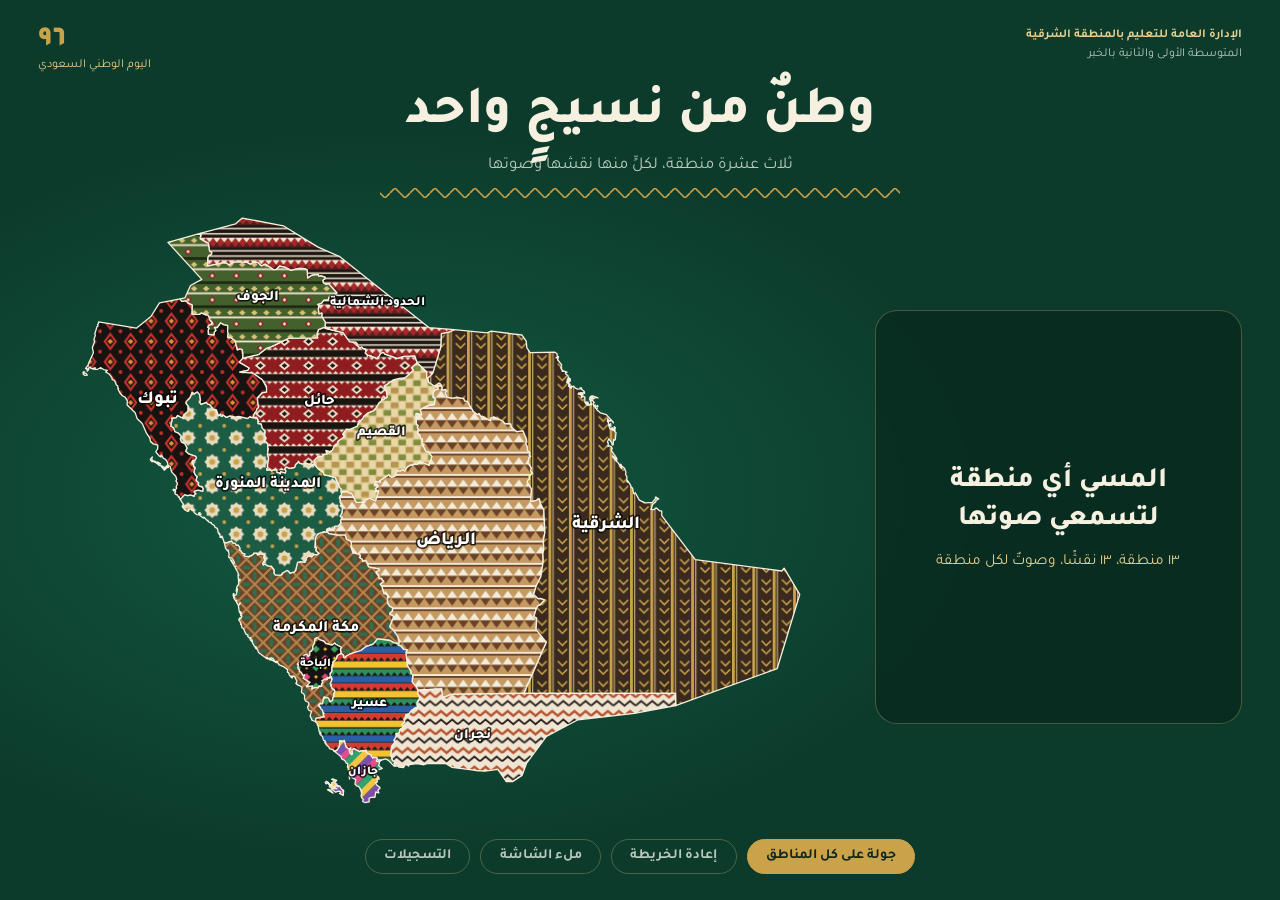
==== index.html @ 94e33b60 "Add files via upload" ====
<!DOCTYPE html>
<html lang="ar" dir="rtl">
<head>
<meta charset="utf-8">
<meta name="viewport" content="width=device-width, initial-scale=1">
<title>وطنٌ من نسيجٍ واحد</title>
<link rel="preconnect" href="https://fonts.googleapis.com">
<link rel="preconnect" href="https://fonts.gstatic.com" crossorigin>
<link href="https://fonts.googleapis.com/css2?family=Tajawal:wght@400;500;700;800&display=swap" rel="stylesheet">
<style>
:root{
  --bg:#0c3a2b; --bg2:#0f4a37; --gold:#caa24a; --gold-soft:#e6cf8f;
  --cream:#f6f0e1; --muted:#b9c9bd; --line:rgba(230,207,143,.28);
  --panel:rgba(6,34,25,.55); --danger:#e0775f;
}
:root:not([data-theme="light"]){}
@media (prefers-color-scheme: dark){:root:not([data-theme="light"]){--bg:#0c3a2b}}
:root[data-theme="dark"]{--bg:#0c3a2b}
*{box-sizing:border-box}
html,body{margin:0;height:100%}
body{
  background:
    radial-gradient(ellipse 70% 60% at 30% 55%, #135a42 0%, transparent 70%),
    var(--bg);
  color:var(--cream);
  font-family:"Tajawal",Tahoma,"Segoe UI",Arial,sans-serif;
  overflow-x:hidden;
}
.app{height:100vh;display:flex;flex-direction:column;padding:clamp(12px,2vw,28px) clamp(14px,3vw,44px)}
header{display:flex;align-items:flex-start;justify-content:space-between;gap:16px}
.org{font-size:clamp(11px,.95vw,15px);color:var(--muted);line-height:1.6}
.org b{color:var(--gold-soft);font-weight:700;display:block}
.day{font-size:clamp(11px,.95vw,15px);color:var(--gold-soft);text-align:left;line-height:1.6}
.day span{display:block;font-size:clamp(22px,2.4vw,38px);font-weight:800;color:var(--gold);line-height:1}
.title{text-align:center;margin:clamp(4px,1vh,14px) 0 0}
.title h1{margin:0;font-weight:800;font-size:clamp(30px,4.2vw,72px);letter-spacing:0;line-height:1.1;color:var(--cream)}
.title p{margin:.7em 0 0;color:var(--muted);font-size:clamp(14px,1.3vw,21px)}
.thread{height:10px;margin:clamp(8px,1.4vh,18px) auto 0;width:min(520px,70%);
  background:url("data:image/svg+xml,%3Csvg xmlns='http://www.w3.org/2000/svg' width='20' height='10'%3E%3Cpath d='M0 5 L5 0 L10 5 L15 10 L20 5' fill='none' stroke='%23caa24a' stroke-width='1.6'/%3E%3C/svg%3E") repeat-x center}
main{flex:1;min-height:0;display:grid;grid-template-rows:minmax(0,1fr);grid-template-columns:minmax(260px,1fr) 2.2fr;gap:clamp(12px,2.4vw,40px);align-items:center;margin-top:clamp(6px,1.2vh,16px)}
.mapwrap{position:relative;min-width:0;height:100%;display:flex;align-items:center}
svg.map{width:100%;height:100%;display:block;overflow:visible}
.reg{cursor:pointer;outline:none}
.reg path{stroke:#f6f0e1;stroke-width:1.4;stroke-linejoin:round;transition:filter .35s, opacity .35s, transform .35s;transform-box:fill-box;transform-origin:center}
.reg:hover path,.reg:focus-visible path{filter:brightness(1.15)}
.reg:focus-visible path{stroke:var(--gold);stroke-width:3}
.map.focus .reg:not(.on) path{opacity:.38;filter:saturate(.5)}
.reg.on path{stroke:var(--gold);stroke-width:3.2;transform:scale(1.06);filter:drop-shadow(0 0 10px rgba(202,162,74,.85))}
.reg.speaking path{animation:pulse 1.1s ease-in-out infinite}
@keyframes pulse{50%{filter:drop-shadow(0 0 20px rgba(230,207,143,1)) brightness(1.12)}}
.lbl{pointer-events:none;font-weight:800;fill:#fff;paint-order:stroke;stroke:rgba(0,0,0,.75);stroke-width:3.4px;stroke-linejoin:round;text-anchor:middle;dominant-baseline:middle}
.done-dot{pointer-events:none;fill:var(--gold);stroke:#0c3a2b;stroke-width:1.5;opacity:0;transition:opacity .4s}
.reg-l.heard .done-dot{opacity:1}
.map.focus .reg-l:not(.on) .lbl{opacity:.6}

aside.card{background:var(--panel);border:1px solid var(--line);border-radius:22px;padding:clamp(16px,2vw,32px);min-height:clamp(260px,46vh,520px);display:flex;flex-direction:column;backdrop-filter:blur(4px)}
.swatch{width:100%;height:clamp(54px,8vh,92px);border-radius:12px;overflow:hidden;border:1px solid var(--line)}
.swatch svg{width:100%;height:100%;display:block}
.rname{font-size:clamp(30px,3.4vw,60px);font-weight:800;margin:.35em 0 .05em;line-height:1.1}
.rtex{color:var(--gold);font-weight:700;font-size:clamp(16px,1.5vw,26px)}
.rfeat{color:var(--muted);font-size:clamp(14px,1.2vw,20px);margin-top:.3em;line-height:1.6}
.voice{margin-top:auto;padding-top:18px;border-top:1px solid var(--line);display:flex;align-items:center;gap:14px;min-height:64px}
.bars{display:flex;gap:4px;align-items:flex-end;height:34px}
.bars i{width:5px;background:var(--gold);border-radius:3px;height:6px;transition:height .2s}
.speaking-now .bars i{animation:bar .9s ease-in-out infinite}
.bars i:nth-child(2){animation-delay:.15s}.bars i:nth-child(3){animation-delay:.3s}.bars i:nth-child(4){animation-delay:.45s}.bars i:nth-child(5){animation-delay:.6s}
@keyframes bar{0%,100%{height:6px}50%{height:32px}}
.who{font-size:clamp(15px,1.3vw,22px);line-height:1.4}
.who small{display:block;color:var(--muted);font-size:.78em}
.intro{margin:auto 0;text-align:center}
.intro .big{font-size:clamp(22px,2.2vw,38px);font-weight:800;line-height:1.35}
.intro .count{margin-top:14px;color:var(--gold-soft);font-size:clamp(14px,1.2vw,20px)}

.bar{position:relative;z-index:2;display:flex;gap:10px;justify-content:center;flex-wrap:wrap;margin-top:clamp(10px,1.6vh,20px)}
button{font-family:inherit;font-size:clamp(14px,1.1vw,18px);font-weight:700;border-radius:999px;padding:.6em 1.3em;border:1px solid var(--gold);background:transparent;color:var(--gold-soft);cursor:pointer}
button.primary{background:var(--gold);color:#10261d;border-color:var(--gold)}
button:hover{filter:brightness(1.1)}
button:focus-visible{outline:3px solid var(--cream);outline-offset:2px}
button.ghost{border-color:var(--line);color:var(--muted)}

/* drawer */
.drawer{position:fixed;inset:0;display:none;z-index:20}
.drawer.open{display:block}
.drawer .shade{position:absolute;inset:0;background:rgba(0,0,0,.5)}
.drawer .sheet{position:absolute;top:0;bottom:0;right:0;width:min(560px,100%);background:#0b3326;border-left:1px solid var(--line);padding:22px;overflow:auto}
.sheet h2{margin:0 0 4px;font-size:24px}
.sheet .hint{color:var(--muted);font-size:14px;line-height:1.7;margin:0 0 16px}
.row{border:1px solid var(--line);border-radius:14px;padding:12px;margin-bottom:10px;display:grid;grid-template-columns:44px 1fr;gap:10px;align-items:center}
.row .sw{width:44px;height:44px;border-radius:10px;overflow:hidden}
.row .sw svg{width:100%;height:100%;display:block}
.row h3{margin:0;font-size:17px}
.row .st{font-size:13px;color:var(--muted)}
.row .st.ok{color:#9fd8a8}
.row .ctl{grid-column:1/-1;display:flex;gap:8px;flex-wrap:wrap;align-items:center}
.row input[type=text]{flex:1;min-width:150px;font-family:inherit;font-size:15px;padding:.5em .8em;border-radius:10px;border:1px solid var(--line);background:rgba(255,255,255,.06);color:var(--cream)}
.row button{font-size:14px;padding:.45em 1em}
.row button.rec.live{background:var(--danger);border-color:var(--danger);color:#fff}
.err{color:var(--danger);font-size:13px;grid-column:1/-1}
.note{font-size:13px;color:var(--muted);margin-top:8px}
@media (max-width:820px){
  .app{height:auto;min-height:100vh}
  main{grid-template-columns:1fr;grid-template-rows:auto}
  .mapwrap{height:auto}
  svg.map{height:auto}
  aside.card{order:2;min-height:0}
  .mapwrap{order:1}
}
@media (prefers-reduced-motion:reduce){
  *{animation:none!important;transition:none!important}
}
</style>
</head>
<body>
<div class="app">
  <header>
    <div class="org"><b>الإدارة العامة للتعليم بالمنطقة الشرقية</b>المتوسطة الأولى والثانية بالخبر</div>
    <div class="day"><span>٩٦</span>اليوم الوطني السعودي</div>
  </header>
  <div class="title">
    <h1>وطنٌ من نسيجٍ واحد</h1>
    <p>ثلاث عشرة منطقة، لكلٍّ منها نقشها وصوتها</p>
    <div class="thread" aria-hidden="true"></div>
  </div>
  <main>
    <aside class="card" id="card" aria-live="polite"></aside>
    <div class="mapwrap">
      <svg class="map" id="map" viewBox="-6 0 792 664" role="group" aria-label="خريطة المناطق الإدارية للمملكة العربية السعودية">
        <defs id="defs"></defs>
        <g id="regions"></g>
        <g id="labels" style="pointer-events:none"></g>
      </svg>
    </div>
  </main>
  <div class="bar">
    <button class="primary" id="tour">جولة على كل المناطق</button>
    <button id="stop" hidden>إيقاف</button>
    <button class="ghost" id="reset">إعادة الخريطة</button>
    <button class="ghost" id="full">ملء الشاشة</button>
    <button class="ghost" id="setup">التسجيلات</button>
  </div>
</div>

<div class="drawer" id="drawer" role="dialog" aria-modal="true" aria-labelledby="dtitle">
  <div class="shade" id="shade"></div>
  <div class="sheet">
    <div style="display:flex;justify-content:space-between;align-items:center;gap:10px">
      <h2 id="dtitle">تسجيلات الإداريات</h2>
      <button class="ghost" id="close">إغلاق</button>
    </div>
    <p class="hint">لكل منطقة: اكتبي اسم الإدارية، ثم سجّلي كلمتها مباشرة أو ارفعي مقطعًا صوتيًا من الجوال. الأنسب جملة واحدة من ٥ إلى ٨ ثوانٍ.</p>
    <div id="rows"></div>
    <p class="note" id="storeNote"></p>
  </div>
</div>

<script>
const REGS = [{"code": "RD", "name": "الرياض", "textile": "النقش النجدي", "feature": "قلب الوطن وأرض الدرعية", "d": "M388.4,188.1L387.1,188.0L385.1,190.2L382.7,191.0L387.0,193.2L386.5,194.5L383.2,195.5L381.5,198.0L381.2,203.4L383.5,204.4L382.8,211.0L375.5,212.2L367.4,216.5L369.1,222.1L364.6,220.7L362.8,221.0L363.4,232.7L365.3,233.7L364.2,235.6L365.2,237.3L364.8,242.7L366.9,243.8L368.0,247.6L370.0,248.3L369.2,251.5L371.5,254.9L370.3,255.4L374.0,262.3L376.3,261.9L380.0,267.3L377.0,276.6L367.3,272.0L364.5,275.2L360.0,275.5L359.1,275.8L359.4,276.8L357.4,276.1L355.8,277.0L353.3,278.6L350.8,282.7L348.8,281.3L346.0,282.6L342.3,282.6L340.9,285.5L341.5,287.6L340.2,287.7L339.9,288.6L336.8,289.3L335.0,288.7L333.8,286.7L323.6,293.3L324.6,294.7L319.3,293.9L317.9,298.6L322.2,299.4L319.1,301.6L320.2,303.7L318.5,305.3L322.6,304.2L319.2,314.9L312.7,312.4L307.6,314.6L307.6,316.7L298.4,316.6L293.6,306.7L291.8,306.8L288.6,304.8L282.2,305.7L282.5,308.7L280.8,309.9L280.1,312.2L281.1,313.2L281.0,316.5L282.3,319.1L281.2,320.1L282.4,320.2L281.8,321.3L283.2,321.8L283.4,324.6L283.1,327.7L281.0,331.9L283.3,332.7L281.4,336.2L281.9,338.6L279.1,342.0L274.7,342.6L275.2,344.7L274.0,346.1L270.7,345.8L269.9,344.1L266.9,345.4L266.6,348.7L267.6,348.5L268.7,350.4L277.4,352.0L286.6,351.9L287.7,356.4L292.2,358.5L293.2,361.1L292.7,364.7L294.9,371.4L301.9,372.6L302.7,373.8L302.8,375.6L301.8,375.8L302.4,376.6L305.1,378.3L305.4,380.5L307.6,379.5L309.3,380.0L311.7,386.3L323.1,388.7L322.9,390.3L320.2,391.1L319.6,392.3L322.6,396.1L323.1,399.1L325.8,398.7L326.5,400.7L328.1,401.7L324.2,404.9L326.4,407.9L328.1,415.1L331.2,416.0L332.2,417.5L332.3,425.7L334.6,429.0L337.2,429.9L337.0,431.9L337.9,432.3L337.5,434.0L335.3,435.3L334.5,437.2L337.7,438.6L338.7,440.0L334.6,450.4L335.1,452.0L337.9,453.7L343.2,461.4L344.6,467.0L344.3,471.2L346.3,471.4L349.7,475.3L353.5,475.9L352.1,478.5L353.7,493.1L357.2,498.4L357.6,501.4L359.9,503.9L358.7,510.3L363.5,516.1L364.6,519.3L390.6,518.0L391.7,527.7L400.6,523.8L479.6,522.7L503.7,467.7L492.6,453.8L493.3,441.6L490.3,440.0L492.1,433.4L494.7,428.0L497.0,427.4L502.0,421.8L497.3,420.2L494.9,420.5L489.9,416.0L492.7,406.9L497.8,396.6L500.3,380.2L500.0,371.8L501.0,364.9L500.3,359.1L502.1,348.8L500.9,324.7L497.2,317.5L495.9,312.6L492.6,314.4L487.0,315.5L487.6,302.0L483.0,294.6L483.7,292.7L485.5,291.4L485.2,288.4L488.9,285.3L487.0,282.8L487.5,279.6L483.9,273.4L485.1,268.1L486.8,266.8L485.2,265.5L486.1,263.1L483.3,260.7L483.2,256.5L481.3,253.1L482.6,251.9L482.3,248.8L478.4,239.3L472.0,240.3L466.0,235.7L465.3,232.0L458.9,231.5L456.5,228.8L447.1,224.2L443.3,225.8L443.4,228.5L434.4,223.4L433.6,224.7L430.9,220.7L429.1,221.8L425.0,218.6L418.4,207.7L415.6,207.0L414.6,204.7L407.7,203.3L402.1,204.2L396.4,203.0L394.8,198.5L396.3,196.2L394.9,194.7L390.8,195.5L391.2,192.3Z", "cx": 395.3, "cy": 357.5}, {"code": "MQ", "name": "مكة المكرمة", "textile": "الروشان الحجازي", "feature": "قبلة المسلمين وأطهر البقاع", "d": "M237.5,514.5L239.8,516.2L239.4,521.9L241.6,523.2L242.9,525.5L242.6,528.2L243.7,531.0L247.1,532.6L247.3,534.4L245.9,537.7L247.2,541.0L250.1,542.2L248.7,547.3L250.5,550.5L250.2,551.3L254.5,553.4L255.0,549.8L264.0,548.0L262.7,545.1L263.9,544.4L262.5,543.1L262.0,540.6L257.6,535.8L259.6,533.7L262.3,534.0L263.0,529.0L264.8,528.0L263.4,528.1L263.9,526.6L268.2,527.8L270.3,531.9L272.9,530.4L273.3,527.5L274.7,525.9L274.1,523.5L275.4,520.4L274.8,518.6L273.6,518.6L272.2,517.0L271.2,514.4L271.8,513.4L270.5,512.4L272.3,508.8L271.4,504.7L270.2,506.1L267.2,505.7L266.8,508.0L265.7,507.0L261.4,509.0L262.2,511.3L261.0,512.0L261.3,514.6L260.1,515.4L258.4,514.8L257.2,516.5L253.2,516.3L250.6,518.2L251.2,514.8L244.9,515.5L244.8,514.4L246.4,514.2L246.2,513.3L248.5,510.8L241.4,506.5L242.9,502.6L241.0,503.4L238.9,499.7L237.1,499.0L237.4,497.5L235.9,496.1L236.2,491.6L234.9,491.1L240.8,486.2L240.4,484.8L242.3,483.0L242.0,481.7L244.6,480.8L245.6,481.1L246.5,483.0L248.2,482.2L248.5,477.8L250.2,477.1L251.7,474.8L251.5,472.0L253.6,468.5L253.8,464.1L255.7,462.9L257.3,463.1L258.5,464.9L263.3,466.3L265.7,469.0L270.4,470.3L272.5,470.6L275.4,468.5L276.2,469.8L282.3,473.0L281.4,474.9L282.1,479.6L284.8,481.9L284.7,484.0L285.6,484.5L291.3,480.5L303.6,476.5L308.8,472.4L316.8,469.6L321.5,463.9L334.9,465.7L339.2,468.3L343.1,468.8L344.1,470.7L344.6,467.0L343.2,461.4L337.9,453.7L335.1,452.0L334.6,450.4L338.6,440.6L338.2,439.0L334.5,437.2L335.3,435.3L337.5,434.0L337.4,430.4L334.6,429.0L332.3,425.7L332.2,417.5L331.2,416.0L328.1,415.1L326.4,407.9L324.2,404.9L328.1,401.7L326.5,400.7L325.8,398.7L323.1,399.1L322.6,396.1L319.6,392.3L320.2,391.1L322.9,390.3L323.1,388.7L311.7,386.3L309.3,380.0L307.6,379.5L305.4,380.5L305.1,378.3L302.4,376.6L301.8,375.8L302.8,375.6L302.7,373.8L301.9,372.6L294.9,371.4L292.7,364.7L293.2,361.1L292.2,358.5L287.7,356.4L286.6,351.9L277.4,352.0L268.7,350.4L267.3,348.5L260.0,349.1L255.4,352.4L253.8,358.5L254.7,360.3L253.8,365.5L255.5,365.2L254.7,368.6L258.0,371.7L256.3,372.9L252.6,373.1L250.1,375.2L247.7,374.2L246.4,374.7L244.4,377.1L244.7,378.3L242.8,381.4L238.2,380.5L235.1,381.4L233.0,390.3L231.8,391.6L226.8,392.9L225.5,390.8L223.6,390.1L218.4,393.2L218.5,394.4L216.8,395.2L211.0,394.8L209.9,393.3L210.0,389.4L206.9,385.6L203.7,385.5L200.0,383.4L198.0,384.0L197.3,382.6L200.4,379.0L198.5,375.5L199.8,374.6L199.4,373.7L194.9,372.1L191.9,373.3L191.3,371.5L187.7,371.4L187.8,372.4L184.7,374.4L183.1,374.4L182.7,375.3L178.6,374.7L177.4,373.8L178.5,372.4L175.6,371.3L173.7,368.5L172.5,368.1L173.2,366.2L171.1,362.6L169.2,363.0L167.6,360.6L165.6,360.5L163.8,358.2L158.4,360.4L155.9,359.6L157.4,365.9L159.5,368.9L159.9,368.1L160.2,368.2L161.2,372.4L160.7,375.6L161.8,376.8L161.9,376.1L165.0,377.5L167.1,381.5L166.6,382.4L165.1,381.9L164.0,379.1L162.6,378.5L167.6,386.4L168.5,385.7L167.7,386.9L171.0,392.8L171.0,395.2L171.2,394.9L171.8,395.0L170.9,396.1L171.6,401.6L172.6,400.9L172.1,399.7L173.3,399.8L173.0,401.2L171.4,402.0L171.7,404.7L169.6,407.9L168.9,412.5L169.5,412.6L170.0,409.5L170.3,411.0L168.8,416.5L166.9,417.2L166.3,414.8L165.7,415.5L165.7,417.6L166.8,417.9L166.0,418.4L166.9,419.3L166.3,419.0L166.2,419.1L166.2,419.7L168.5,423.2L169.5,422.5L168.6,423.3L171.1,427.6L172.2,427.0L172.4,426.0L172.8,426.0L172.9,425.4L173.5,425.1L172.2,427.2L171.2,427.9L172.2,434.6L173.0,435.9L173.8,434.6L173.9,436.0L174.9,436.3L173.7,436.4L173.5,437.0L174.0,436.7L174.2,438.1L173.8,437.5L173.9,438.2L173.7,438.2L173.7,438.9L174.3,438.2L175.1,439.5L173.9,441.8L172.7,442.2L173.0,441.3L172.6,441.6L172.8,441.6L172.7,442.3L172.9,442.5L172.1,442.1L171.7,443.6L174.0,447.0L173.6,448.2L174.2,447.7L175.1,451.9L176.9,453.0L179.4,458.9L181.7,459.9L181.4,461.3L183.5,463.2L184.2,462.5L184.8,463.1L184.7,464.0L183.6,463.3L184.5,465.6L185.9,466.9L184.4,464.6L186.3,465.4L186.3,467.8L188.3,471.5L189.4,472.7L190.3,472.4L190.3,473.0L190.6,473.2L190.7,473.5L190.7,473.7L190.0,472.8L189.4,473.3L190.5,474.7L191.1,473.9L190.5,474.8L191.9,475.3L193.0,478.6L201.7,485.2L202.7,485.6L203.1,485.3L201.4,484.4L202.4,483.9L205.3,486.7L207.2,486.8L211.8,489.4L207.1,486.3L204.5,485.6L205.0,484.7L207.5,484.6L208.8,485.2L210.8,488.4L213.3,488.3L213.2,489.4L211.9,489.3L213.7,489.7L215.2,492.0L219.9,493.8L224.4,497.4L224.2,499.9L225.6,500.5L226.1,502.8L228.4,505.5L229.4,506.2L229.6,505.9L228.3,504.3L231.6,504.1L234.3,509.3L233.9,512.0L233.1,511.7L234.1,512.8L236.1,514.1L237.3,514.3L237.3,514.3L237.3,514.3L237.4,514.4L237.4,514.4L237.5,514.4L237.5,514.5Z", "cx": 254.9, "cy": 451.2}, {"code": "MN", "name": "المدينة المنورة", "textile": "الزخرفة الإسلامية", "feature": "طيبة الطيبة ومسجد الرسول ﷺ", "d": "M127.0,197.3L123.5,199.5L121.2,197.6L119.3,203.5L115.1,207.6L114.5,209.5L116.8,212.4L116.8,218.3L112.3,222.1L110.9,225.6L105.6,222.7L104.1,225.1L98.8,226.1L99.7,226.8L98.2,234.5L101.2,236.2L102.7,240.4L106.3,241.8L109.5,245.2L108.6,248.2L109.8,251.7L113.4,253.4L115.8,257.9L114.3,261.4L117.4,264.2L125.1,267.0L125.9,268.3L124.7,270.8L121.7,271.7L121.0,273.8L122.9,276.3L122.6,277.8L124.5,279.1L123.2,284.0L125.2,287.9L126.8,288.5L125.4,292.8L128.4,295.7L127.6,296.7L128.6,298.8L131.2,300.0L131.6,299.4L133.1,301.5L132.7,304.6L127.6,303.3L123.7,304.4L123.4,305.7L125.3,307.4L123.4,308.9L123.6,310.0L119.4,308.5L116.5,309.3L113.8,308.3L112.3,308.8L108.5,313.6L111.9,318.5L110.6,321.2L113.3,324.5L116.1,326.2L117.8,326.0L117.9,325.1L117.5,325.0L117.4,324.0L120.3,324.0L121.5,325.7L122.6,325.2L123.5,327.6L126.5,329.9L129.0,330.1L128.3,328.1L129.8,327.6L129.3,329.5L130.2,329.0L130.8,329.0L131.0,329.3L129.1,330.2L133.0,333.2L134.2,332.7L133.5,333.3L134.3,333.7L134.4,333.0L134.5,332.9L137.7,336.3L138.6,336.0L137.9,336.4L139.5,337.9L142.0,338.5L141.8,339.3L142.1,338.6L142.6,340.0L145.1,341.4L146.2,343.6L148.5,344.7L149.5,349.5L149.4,348.8L151.3,350.7L150.4,351.0L151.4,352.1L151.4,354.4L153.3,354.7L151.8,353.5L153.7,353.2L155.9,359.6L158.4,360.4L163.8,358.2L165.6,360.5L167.6,360.6L169.2,363.0L171.1,362.6L173.2,366.2L172.5,368.1L173.7,368.5L175.6,371.3L178.5,372.4L177.4,373.8L178.6,374.7L182.7,375.3L183.1,374.4L184.7,374.4L187.8,372.4L187.7,371.4L191.3,371.5L191.9,373.3L194.9,372.1L199.4,373.7L199.8,374.6L198.5,375.5L200.4,379.3L198.6,380.5L197.4,383.2L198.0,384.0L200.0,383.4L203.7,385.5L206.9,385.6L210.0,389.4L209.9,393.3L211.0,394.8L216.8,395.2L218.5,394.4L218.4,393.2L223.6,390.1L225.5,390.8L226.8,392.9L231.6,391.7L233.0,390.3L235.1,381.4L238.2,380.5L242.8,381.4L244.7,378.3L244.4,377.1L246.4,374.7L247.7,374.2L250.1,375.2L252.6,373.1L256.3,372.9L258.0,371.7L254.7,368.6L255.5,365.2L253.8,365.5L254.4,355.0L257.0,350.5L263.8,348.3L266.6,348.7L266.4,345.8L269.9,344.1L270.7,345.8L274.0,346.1L275.2,344.7L274.7,342.6L279.1,342.0L281.9,338.6L281.4,336.2L283.3,332.7L281.0,331.9L283.1,327.7L283.4,324.6L283.2,321.8L281.8,321.3L282.4,320.2L281.2,320.1L282.3,319.1L281.0,316.5L281.1,313.2L280.1,312.2L280.8,309.9L282.5,308.7L282.3,302.6L275.9,289.9L268.6,287.6L264.5,287.4L262.6,283.4L261.5,283.6L257.7,280.7L253.0,275.2L250.5,276.2L244.7,274.6L239.8,275.0L237.5,274.3L236.1,272.2L236.0,273.2L232.9,275.7L231.8,279.0L226.6,279.9L222.7,278.3L221.0,280.8L222.4,282.6L221.9,284.9L217.0,283.4L216.3,285.8L215.0,284.5L213.2,284.4L212.5,281.5L209.8,281.3L207.1,282.7L205.4,281.2L202.0,281.8L201.7,280.7L203.3,279.2L202.7,277.9L203.9,268.8L202.6,265.1L203.5,262.2L202.8,260.7L203.6,258.6L202.9,257.6L203.1,253.6L199.9,250.2L201.2,247.3L199.7,244.7L200.2,240.0L196.9,236.3L195.9,232.0L192.6,231.5L192.4,227.0L190.7,224.7L188.0,225.4L184.9,225.0L184.0,224.0L181.0,226.1L171.7,223.8L167.9,224.6L162.1,223.2L158.3,224.9L154.5,222.0L153.8,223.8L151.6,222.8L152.6,221.8L152.0,221.3L149.8,223.1L147.6,216.9L144.0,215.7L140.8,211.5L137.7,210.2L136.6,208.6L130.7,210.8L129.8,208.7L130.4,206.5L129.5,200.4Z", "cx": 203.5, "cy": 296.2}, {"code": "QA", "name": "القصيم", "textile": "سفافة الخوص", "feature": "سلة التمور وأرض النخيل", "d": "M364.2,166.0L357.9,171.4L360.0,174.0L352.7,180.7L350.2,182.4L347.2,182.6L347.2,183.3L346.1,182.6L338.3,184.5L328.6,191.2L330.9,197.2L331.8,203.0L327.7,205.6L326.3,204.4L325.5,207.1L322.8,209.3L320.4,214.0L316.7,218.0L311.2,220.0L306.4,224.0L306.0,225.4L300.4,231.2L299.7,234.3L291.1,238.0L287.8,237.5L283.8,243.1L285.4,244.9L284.5,246.4L278.6,250.7L277.2,254.6L274.7,255.9L272.6,260.4L270.1,261.9L265.7,260.6L266.8,264.4L262.6,265.3L262.0,267.0L257.8,266.6L252.9,271.3L253.0,275.2L257.7,280.7L261.5,283.6L262.6,283.4L263.6,286.8L275.9,289.9L280.9,301.1L282.2,302.0L282.2,305.7L288.6,304.8L291.8,306.8L293.6,306.7L298.4,316.6L307.6,316.7L307.6,314.6L312.7,312.4L319.2,314.9L322.6,304.2L318.5,305.3L320.2,303.7L319.1,301.6L322.2,299.4L317.9,298.6L319.3,293.9L324.6,294.7L323.6,293.3L333.8,286.7L335.0,288.7L336.8,289.3L339.9,288.6L340.2,287.7L341.5,287.6L340.9,285.5L342.3,282.6L346.0,282.6L348.8,281.3L350.8,282.7L353.3,278.6L355.8,277.0L357.4,276.1L359.4,276.8L359.1,275.8L360.0,275.5L364.5,275.2L367.3,272.0L377.0,276.6L380.0,267.3L376.3,261.9L374.0,262.3L370.3,255.4L371.5,254.9L369.2,251.5L370.0,248.3L368.0,247.6L366.9,243.8L364.8,242.7L365.2,237.3L364.2,235.6L365.3,233.7L363.4,232.7L362.8,221.0L364.6,220.7L369.1,222.1L367.4,216.5L375.5,212.2L382.8,211.0L383.5,204.4L381.2,203.4L381.5,198.0L383.2,195.5L386.5,194.5L387.0,193.2L376.7,187.0L374.6,181.9L374.6,175.6Z", "cx": 325.4, "cy": 240.4}, {"code": "SQ", "name": "الشرقية", "textile": "البشت الحساوي", "feature": "خير الأرض وشاطئ الخليج", "d": "M533.1,191.3L530.7,191.9L530.2,192.3L530.0,192.9L530.6,192.2L530.8,193.0L529.7,193.4L530.4,191.0L528.9,192.2L527.7,191.3L528.5,190.9L528.9,191.7L528.9,191.1L528.0,190.4L529.0,190.4L529.3,189.1L528.5,189.7L527.9,189.7L528.3,188.4L527.8,187.7L527.1,188.7L526.8,186.3L525.6,187.6L526.6,183.2L527.2,182.8L527.3,182.8L526.4,186.0L527.6,185.4L527.7,183.4L528.8,184.3L527.7,185.4L528.4,185.4L527.8,187.1L529.4,185.6L529.6,183.6L527.1,181.3L527.1,179.9L524.3,177.9L524.3,176.8L526.0,176.0L521.9,174.8L521.9,175.1L521.4,175.1L521.1,175.1L521.0,175.0L520.7,175.0L520.5,174.9L520.5,174.9L520.8,174.2L520.6,174.9L521.8,174.9L519.7,172.5L520.3,171.4L519.2,171.5L520.2,168.2L515.8,162.7L516.8,159.6L516.3,159.3L515.4,160.6L514.1,160.7L516.3,159.2L515.2,158.4L515.3,156.2L512.7,154.6L486.2,155.0L482.6,149.8L481.9,142.5L477.4,136.0L444.1,131.9L439.5,133.6L404.3,130.3L398.8,132.7L390.3,134.4L389.7,148.8L381.5,175.8L380.2,178.2L375.3,182.7L376.7,187.0L382.7,191.0L385.1,190.2L387.1,188.0L388.3,187.9L389.9,189.3L391.3,192.6L390.8,195.5L394.9,194.7L396.3,196.2L394.8,198.5L396.4,203.0L402.1,204.2L407.7,203.3L414.6,204.7L415.6,207.0L418.4,207.7L425.0,218.6L429.1,221.8L430.9,220.7L433.6,224.7L434.4,223.4L443.4,228.5L443.3,225.8L447.1,224.2L456.5,228.8L458.9,231.5L465.3,232.0L466.0,235.7L472.0,240.3L478.4,239.3L482.3,248.8L482.6,251.9L481.3,253.1L483.2,256.5L483.3,260.7L486.1,263.1L485.2,265.5L486.8,266.8L485.1,268.1L483.9,273.4L487.5,279.6L487.0,282.8L488.9,285.3L485.2,288.4L485.5,291.4L483.7,292.7L483.0,294.6L487.6,302.0L487.0,315.5L492.6,314.4L495.9,312.6L497.2,317.5L500.9,324.7L502.1,348.8L500.3,359.1L501.0,364.9L500.0,371.8L500.3,380.2L497.8,396.6L492.7,406.9L489.9,416.0L494.9,420.5L497.3,420.2L502.0,421.8L497.0,427.4L494.7,428.0L492.1,433.4L490.3,440.0L493.3,441.6L492.6,453.8L503.7,467.7L479.6,522.7L643.0,522.7L643.2,536.0L752.8,496.0L777.1,416.0L760.3,387.6L757.8,390.7L664.4,378.4L628.2,330.9L628.2,325.9L626.1,325.9L622.9,323.0L621.4,322.9L619.6,324.5L616.7,324.2L618.5,318.6L621.6,316.2L622.0,314.6L625.0,313.0L624.0,312.1L623.1,312.8L622.8,311.2L621.3,311.0L621.7,312.1L618.1,316.6L610.2,317.2L604.0,314.2L599.7,306.2L598.3,307.3L597.8,306.8L596.7,301.2L595.0,300.2L594.7,298.2L591.3,293.2L591.5,294.7L591.0,294.7L590.6,294.2L590.5,288.7L589.2,286.8L589.5,284.0L588.1,279.9L584.6,277.1L584.5,276.1L584.0,275.5L583.3,275.9L585.1,279.8L584.6,279.6L581.4,274.3L578.1,271.2L577.7,268.8L577.0,269.6L575.7,268.2L575.0,266.3L578.0,269.0L578.6,268.7L579.7,271.5L579.7,269.1L574.0,260.7L573.9,259.3L574.9,258.8L573.9,256.6L571.4,255.5L570.1,256.4L570.5,252.8L569.6,251.5L571.1,248.0L574.4,252.4L574.5,254.0L575.2,253.7L574.9,254.8L575.8,254.4L576.2,248.8L576.8,250.0L578.1,248.7L578.8,241.3L577.4,240.2L577.9,239.2L576.8,239.3L577.8,237.3L578.1,236.0L577.8,237.0L577.3,236.8L577.7,236.7L577.8,235.9L577.4,236.5L577.6,235.6L577.3,235.4L576.9,236.4L577.0,235.0L576.0,238.9L576.0,237.5L575.5,238.3L575.0,237.6L574.9,238.6L574.8,238.6L574.8,236.0L574.0,237.7L573.8,236.5L572.4,237.4L570.9,233.3L573.3,234.5L573.1,231.8L570.8,233.2L570.6,229.9L569.5,229.6L569.9,226.2L571.4,229.2L572.5,228.4L574.5,228.7L576.0,230.9L575.9,230.1L568.4,221.9L562.1,220.1L558.1,216.8L557.9,215.5L558.8,214.8L557.1,215.1L556.1,213.8L558.4,212.6L559.2,213.2L559.2,212.1L556.1,213.5L556.4,211.3L555.8,213.1L555.9,211.9L555.5,213.0L554.8,212.3L554.3,210.2L555.4,208.7L553.2,206.5L552.2,206.6L552.0,203.0L553.8,203.3L552.9,204.0L553.9,205.3L556.8,203.4L559.4,203.9L553.5,201.8L551.3,202.2L550.2,204.8L552.6,211.3L550.9,210.7L549.9,211.6L549.2,210.1L548.8,212.0L547.2,211.3L547.0,210.0L548.1,210.2L548.7,208.4L546.8,208.3L546.4,210.3L545.2,208.8L545.2,203.0L543.9,202.3L541.4,203.4L542.0,201.2L543.4,200.5L542.0,199.6L542.1,200.7L541.0,201.0L540.9,200.2L538.0,199.8L538.7,198.5L539.5,199.1L540.4,198.2L540.2,199.3L541.4,198.1L543.5,198.7L544.2,197.6L544.9,199.0L544.6,197.0L541.6,194.6L541.6,193.2L541.4,194.1L540.3,194.1L540.9,193.1L540.0,193.1L540.2,194.2L537.3,194.4L534.6,193.1Z", "cx": 568.3, "cy": 339.8}, {"code": "AS", "name": "عسير", "textile": "القط العسيري", "feature": "الجبال والضباب وألوان الجدران", "d": "M334.9,465.7L321.5,463.9L316.8,469.6L308.8,472.4L303.6,476.5L291.3,480.5L287.8,482.5L286.4,484.5L284.7,484.0L284.8,481.9L282.1,479.6L278.0,481.6L277.5,484.6L272.8,489.7L273.3,492.5L272.1,492.1L272.0,499.2L270.0,501.6L270.5,503.5L269.8,505.9L271.4,504.7L272.5,507.2L270.5,512.4L271.8,513.4L271.2,514.4L272.2,517.0L273.6,518.6L274.8,518.6L275.4,520.4L274.1,523.5L274.6,526.0L273.3,527.5L272.9,530.4L270.3,531.9L268.2,527.8L263.3,527.1L263.4,528.1L264.8,528.0L263.0,529.0L262.3,534.0L259.6,533.7L257.6,536.4L259.2,536.7L260.8,540.2L262.0,540.6L262.5,543.1L263.9,544.4L262.7,545.1L264.0,548.1L255.0,549.8L254.5,553.5L256.5,555.5L256.4,557.0L256.5,556.6L257.1,556.7L258.5,564.2L259.5,565.3L259.9,565.0L259.9,564.9L260.0,564.7L260.0,564.7L259.9,564.9L260.0,565.1L259.9,565.6L259.1,566.1L259.1,566.7L259.9,565.9L260.5,566.6L260.3,567.9L262.0,569.4L263.2,573.5L264.7,573.9L264.5,576.1L265.6,575.3L265.3,576.6L266.4,577.7L265.7,577.7L269.6,581.5L269.5,582.4L273.7,583.7L274.4,585.3L277.8,584.1L279.1,582.3L280.5,579.0L280.6,574.2L285.6,574.6L285.5,573.6L287.4,580.7L290.8,583.0L292.5,581.9L291.0,584.8L291.6,587.2L293.3,588.9L294.5,588.1L293.9,583.6L296.2,582.4L301.8,585.8L303.9,584.9L308.1,585.0L309.0,584.2L309.6,587.1L314.0,589.1L316.3,592.8L316.8,591.9L320.5,592.0L321.1,593.7L320.1,596.1L322.7,596.5L322.7,594.7L324.0,595.4L330.0,593.4L333.5,595.4L339.2,601.3L340.6,601.2L339.3,598.8L340.7,597.8L337.6,594.9L336.0,589.6L336.1,584.8L336.7,580.0L340.2,575.3L339.3,573.5L341.9,568.9L341.1,566.7L344.8,565.6L345.7,561.9L350.8,558.3L347.7,556.9L350.9,553.6L350.2,550.3L351.3,549.2L351.9,546.1L355.3,544.9L358.3,541.2L362.4,538.3L364.6,538.5L364.2,532.5L366.7,528.4L366.7,525.8L365.0,523.3L365.1,519.3L363.5,516.1L358.7,510.3L359.6,502.9L357.6,501.4L357.2,498.4L353.7,493.1L352.1,478.5L353.4,475.9L349.6,475.3L346.3,471.4L344.3,471.2L343.1,468.8L339.2,468.3Z", "cx": 313.3, "cy": 533.1}, {"code": "TB", "name": "تبوك", "textile": "التطريز البدوي", "feature": "بوابة الشمال ومستقبل نيوم", "d": "M5.3,175.8L3.7,175.9L3.8,178.3L5.7,179.6L8.2,179.3L6.9,177.3L3.8,176.8ZM110.2,99.8L108.4,97.0L86.1,101.3L76.9,116.0L61.1,128.6L20.4,121.8L20.2,123.9L19.3,124.4L19.8,126.3L18.7,127.0L16.3,134.9L16.9,136.2L15.4,140.7L15.9,143.5L13.7,149.5L14.8,155.1L10.1,165.3L9.0,168.5L9.5,169.4L8.5,169.0L6.3,172.2L7.7,172.2L8.2,175.0L9.8,173.3L9.0,172.3L11.3,170.4L11.6,171.7L13.4,172.3L15.4,171.7L14.5,173.1L15.9,171.4L17.0,171.6L16.0,172.2L16.4,173.2L19.3,173.0L21.9,171.6L23.1,172.5L22.4,171.1L25.9,173.3L30.0,174.1L28.0,175.9L31.7,178.0L34.7,181.9L35.1,184.1L37.6,185.0L39.6,189.9L41.1,190.9L41.3,193.4L42.0,193.5L41.2,193.6L41.5,194.7L43.5,198.6L46.1,201.6L49.0,203.1L51.4,207.0L51.2,211.5L59.9,220.0L62.1,226.4L67.5,231.5L72.1,242.0L75.5,246.9L76.6,251.3L79.4,253.5L84.3,254.8L84.1,258.9L82.1,262.0L85.7,266.5L87.7,267.7L87.7,265.7L88.5,265.9L90.4,269.2L92.8,270.2L95.0,274.1L95.0,276.0L97.7,278.1L99.2,283.7L103.7,288.4L104.8,291.9L103.9,293.5L105.5,296.4L104.1,299.8L104.7,301.3L103.1,303.4L101.5,302.4L100.7,303.0L101.4,304.3L101.5,303.7L103.4,304.3L103.5,305.6L102.6,305.5L103.1,307.7L105.7,308.9L106.7,311.1L107.3,310.6L108.5,313.6L113.4,308.3L116.5,309.3L119.4,308.5L123.6,310.0L123.4,308.9L125.3,307.4L123.4,305.7L123.7,304.4L127.6,303.3L132.7,304.6L133.1,301.5L131.6,299.4L131.2,300.0L128.6,298.8L127.6,296.7L128.4,295.7L125.4,292.8L126.8,288.5L125.2,287.9L123.2,284.0L124.5,279.1L122.6,277.8L122.9,276.3L121.0,273.8L121.7,271.7L124.7,270.8L125.9,268.3L125.1,267.0L117.4,264.2L114.3,261.4L115.8,257.9L113.4,253.4L109.8,251.7L108.6,248.2L109.5,245.2L106.3,241.8L102.7,240.4L101.2,236.2L98.2,234.5L99.7,226.8L99.0,225.8L104.1,225.1L105.6,222.7L110.9,225.6L112.3,222.1L116.8,218.3L116.8,212.4L114.5,209.5L115.1,207.6L119.3,203.5L121.2,197.6L123.5,199.5L127.0,197.3L129.5,200.4L130.4,206.5L129.8,208.7L130.7,210.8L136.6,208.6L137.7,210.2L140.8,211.5L144.0,215.7L147.6,216.9L149.8,223.1L152.0,221.3L152.6,221.8L151.6,222.8L153.8,223.8L154.5,222.0L158.3,224.9L162.1,223.2L167.9,224.6L171.7,223.8L181.0,226.1L184.0,224.0L184.9,225.0L187.1,225.1L188.8,220.1L190.3,219.0L191.2,216.1L193.0,214.2L191.7,204.0L197.1,198.4L201.6,197.7L201.8,192.9L197.4,184.4L188.1,177.7L185.6,176.7L172.8,176.0L181.5,174.1L183.0,171.6L172.3,165.5L175.9,161.3L175.7,152.4L174.2,150.8L170.1,152.1L167.6,141.9L162.9,138.6L159.9,138.8L159.7,136.0L160.6,135.3L159.7,132.6L159.7,125.7L155.5,124.8L152.0,122.8L148.3,127.9L145.4,127.7L147.0,131.2L145.4,132.4L144.9,135.8L139.0,135.3L138.8,130.9L139.8,128.6L138.4,127.8L139.0,125.8L141.5,124.9L143.1,122.3L140.1,119.2L140.3,117.6L138.3,114.2L136.3,114.3L131.4,112.1L129.0,113.7L121.3,113.4L121.6,103.7L117.0,101.4L114.7,98.9ZM77.8,270.2L78.4,267.6L76.3,270.0L76.4,271.2L78.2,272.8L78.1,271.6L83.0,274.2L83.4,273.2L81.4,273.2L81.6,272.4L79.0,271.6ZM83.5,273.7L83.2,274.4L85.9,276.9L83.7,273.8L85.9,274.6L85.7,275.3L87.2,275.1L84.2,273.2ZM93.6,277.2L93.0,278.5L93.9,277.8L94.1,279.2L95.8,278.9L95.0,277.2ZM91.9,279.2L87.1,276.6L91.3,281.9L93.6,279.5L91.6,280.9L91.2,279.4Z", "cx": 83.9, "cy": 205.3}, {"code": "HA", "name": "حائل", "textile": "السدو", "feature": "جبلا أجا وسلمى وأرض الكرم", "d": "M265.2,128.8L263.6,127.7L257.7,130.1L255.9,135.5L256.8,139.2L225.6,139.4L208.2,148.1L201.5,150.3L193.5,156.8L176.0,161.2L172.3,165.2L183.0,171.6L181.5,174.1L172.8,176.1L187.0,177.1L197.0,184.0L201.6,191.3L201.6,197.7L197.1,198.4L191.7,204.0L193.0,214.2L191.2,216.1L190.3,219.0L188.8,220.1L187.1,225.1L190.7,224.7L192.4,227.0L192.6,231.5L195.9,232.0L196.9,236.3L200.2,240.1L199.7,244.7L201.2,247.3L199.9,250.2L203.1,253.6L202.9,257.6L203.6,258.5L202.6,265.0L203.9,268.8L202.7,277.9L203.3,279.0L201.7,280.7L202.0,281.8L205.4,281.2L207.1,282.7L209.8,281.3L212.5,281.5L213.2,284.4L215.0,284.5L216.4,285.8L217.0,283.4L221.9,284.9L222.4,282.6L221.0,280.8L222.8,278.2L226.6,279.9L232.0,278.9L232.9,275.7L236.0,273.2L235.9,272.2L237.5,274.3L239.8,275.0L244.7,274.6L250.5,276.2L253.0,275.2L252.9,271.3L257.8,266.6L262.0,267.0L262.6,265.3L266.8,264.4L265.7,260.6L270.1,261.9L272.6,260.4L274.7,255.9L277.2,254.6L278.6,250.7L284.5,246.4L285.4,244.9L283.8,243.1L287.8,237.5L291.1,238.0L299.7,234.3L300.4,231.2L306.0,225.4L306.4,224.0L311.2,220.0L316.7,218.0L320.4,214.0L322.8,209.3L325.5,207.1L326.3,204.4L327.7,205.6L331.8,203.0L330.9,197.2L328.6,191.2L338.3,184.5L346.1,182.6L347.2,183.3L347.2,182.6L350.2,182.4L352.7,180.7L360.0,174.0L357.9,171.4L364.2,166.0L361.7,158.5L349.2,159.0L343.0,161.1L329.4,156.6L328.2,155.0L326.7,154.9L324.6,155.9L323.0,158.9L319.9,161.5L319.2,160.4L314.8,159.0L314.7,158.3L313.6,158.8L311.9,157.9L310.4,158.7L310.7,157.6L308.2,155.5L309.0,153.0L308.5,151.1L305.6,150.4L304.5,148.9L302.2,149.8L299.2,146.8L299.6,145.4L298.1,143.8L291.3,143.2L284.3,133.5Z", "cx": 258.9, "cy": 206.3}, {"code": "SH", "name": "الحدود الشمالية", "textile": "سدو ضرس الخيل", "feature": "عرعر ودرب زبيدة التاريخي", "d": "M404.3,130.3L377.2,128.1L280.8,51.5L257.3,41.1L219.7,18.1L175.5,9.8L168.3,16.0L131.0,26.0L130.4,27.4L131.1,28.5L129.9,32.2L138.9,37.1L139.9,44.5L140.5,45.9L142.4,46.5L142.3,48.4L141.1,49.7L139.6,49.9L138.2,52.5L138.1,61.7L152.9,58.3L157.9,58.3L161.0,60.2L168.3,57.0L180.7,57.6L183.9,59.7L187.6,57.7L190.5,57.5L192.2,57.9L196.0,61.5L200.5,59.6L208.9,65.4L212.5,65.1L215.7,61.7L222.1,63.1L228.0,66.3L236.9,64.1L242.8,64.3L245.4,65.6L246.0,74.6L250.6,71.5L257.5,70.8L257.8,72.4L260.7,72.2L264.4,73.5L265.0,74.0L264.3,75.5L262.4,77.0L262.8,79.5L265.8,81.4L268.8,80.8L277.6,90.6L276.3,91.8L271.1,93.0L269.0,95.2L268.4,97.8L263.4,98.3L261.1,101.7L256.9,103.0L258.1,104.8L257.4,107.5L258.2,113.3L261.4,112.3L261.3,116.3L265.1,122.0L264.7,125.8L266.0,127.7L265.2,128.8L284.3,133.5L291.3,143.2L298.1,143.8L299.6,145.4L299.2,146.8L302.2,149.8L304.5,148.9L305.6,150.4L308.5,151.1L309.0,153.0L308.2,155.5L310.7,157.6L310.4,158.7L311.9,157.9L313.6,158.8L314.7,158.3L314.8,159.0L319.2,160.4L319.9,161.5L323.0,158.9L324.6,155.9L326.7,154.9L328.2,155.0L329.4,156.6L343.0,161.1L349.2,159.0L361.7,158.5L364.2,166.0L374.6,175.6L374.6,181.9L375.3,182.7L380.2,178.2L381.5,175.8L389.7,148.8L390.3,134.4L398.8,132.7Z", "cx": 303.0, "cy": 96.5}, {"code": "GA", "name": "جازان", "textile": "الخوص الجازاني", "feature": "الفل والمانجو وجزر فرسان", "d": "M287.4,580.7L285.5,573.6L285.6,574.6L280.6,574.2L280.3,580.1L277.8,584.1L275.1,585.6L281.9,590.9L282.8,593.5L286.1,595.2L287.7,598.0L289.3,598.5L289.0,602.6L289.5,602.1L291.3,615.3L291.2,611.9L292.2,611.3L291.0,608.6L293.1,609.7L292.8,611.8L294.2,613.9L297.9,615.9L297.1,620.6L298.8,622.7L300.9,623.1L303.6,626.7L302.8,626.4L304.5,629.2L303.5,629.1L304.5,629.4L303.7,633.3L304.4,635.5L306.2,637.3L305.3,639.5L308.1,640.8L312.4,640.0L312.4,636.1L314.0,635.1L318.7,634.9L319.6,629.1L322.8,630.3L322.0,627.6L322.5,626.2L323.9,625.8L324.0,624.2L320.8,622.0L319.3,619.3L321.4,618.2L320.8,615.0L323.3,615.4L322.6,613.0L321.0,612.1L320.1,612.5L319.8,609.0L322.2,607.6L321.7,605.6L326.6,603.8L322.6,600.6L323.6,597.7L323.1,596.8L325.3,594.9L325.2,594.6L324.0,595.4L323.4,594.5L322.5,594.8L322.7,596.5L320.1,596.1L321.1,593.7L320.5,592.0L316.8,591.9L316.3,592.8L314.0,589.1L309.6,587.1L309.0,584.2L308.1,585.0L303.9,584.9L301.8,585.8L296.2,582.4L293.9,583.6L294.5,588.1L293.3,588.9L291.6,587.2L291.0,584.8L292.5,581.9L290.8,583.0ZM266.4,617.6L264.9,618.9L266.0,620.5L268.0,618.8ZM273.0,615.1L272.0,615.6L274.5,616.8L274.5,618.0L272.0,619.3L271.9,620.7L273.3,623.3L277.4,625.8L273.7,625.4L272.5,622.1L270.1,621.1L268.5,619.0L268.0,619.9L270.0,622.2L269.4,623.7L270.9,623.7L271.9,625.9L276.1,629.4L279.6,628.2L281.5,628.8L281.7,629.8L280.4,630.8L284.4,633.0L284.9,627.6L283.7,628.0L284.2,627.0L282.4,625.9L280.9,623.0L279.7,622.7L278.6,623.9L279.2,622.6L278.6,622.1L276.2,623.1L275.7,622.4L277.3,622.1L277.5,620.6L276.0,620.5L275.4,619.5L277.3,616.7ZM270.8,627.3L268.5,626.3L267.4,626.8L273.5,630.5Z", "cx": 306.0, "cy": 606.6}, {"code": "NG", "name": "نجران", "textile": "النقش النجراني", "feature": "الأخدود وقصور الطين", "d": "M401.2,523.8L391.7,527.7L390.6,518.0L365.1,519.3L365.0,523.3L366.7,525.8L366.9,527.9L365.6,531.3L364.2,532.5L364.6,538.5L362.4,538.3L358.3,541.2L355.3,544.9L351.9,546.1L351.3,549.2L350.2,550.3L350.9,553.6L347.7,556.9L350.8,558.3L345.7,561.9L344.8,565.6L341.3,566.3L341.9,568.9L339.3,573.5L340.2,575.3L336.7,580.0L336.0,589.6L337.6,594.9L340.7,597.8L339.3,598.8L340.6,601.2L343.1,601.0L344.7,602.4L349.6,602.8L351.2,599.9L353.2,599.8L354.9,601.3L355.8,599.6L364.2,598.7L371.5,599.8L374.6,598.7L395.3,598.7L402.0,602.7L427.5,606.0L437.3,606.7L451.3,604.7L460.4,618.0L467.1,618.0L477.5,611.3L482.4,598.0L503.7,569.3L537.8,551.3L598.7,544.4L643.2,536.0L643.0,522.7L479.6,522.7Z", "cx": 424.3, "cy": 567.6}, {"code": "BA", "name": "الباحة", "textile": "التطريز الجنوبي", "feature": "الغابات والقرى الحجرية", "d": "M282.1,479.6L281.4,474.9L282.3,473.0L276.2,469.8L275.4,468.5L272.5,470.6L270.4,470.3L265.7,469.0L263.3,466.3L258.5,464.9L257.3,463.1L255.7,462.9L253.8,464.1L253.6,468.5L251.5,472.0L251.7,474.8L250.2,477.1L248.5,477.8L248.2,482.2L246.5,483.0L245.6,481.1L244.6,480.8L242.0,481.7L242.3,483.0L240.4,484.8L240.8,486.2L234.9,491.1L236.2,491.6L235.6,493.9L235.9,496.1L237.4,497.5L237.1,499.0L238.9,499.7L241.1,503.5L242.9,502.6L241.4,506.5L248.6,510.9L246.2,513.3L246.4,514.2L244.8,514.4L244.9,515.5L251.2,514.8L250.6,518.2L253.2,516.3L257.2,516.5L258.3,514.8L261.1,514.8L260.9,512.3L262.2,511.3L261.4,509.0L265.7,507.0L266.8,508.0L267.2,505.7L269.8,505.9L270.5,503.5L270.0,501.6L272.0,499.2L272.1,492.1L273.0,492.9L273.2,488.7L276.5,486.1L278.0,481.6Z", "cx": 254.8, "cy": 489.9}, {"code": "GO", "name": "الجوف", "textile": "السدو الجوفي", "feature": "الزيتون وقلعة زعبل", "d": "M265.2,128.8L266.0,127.7L264.7,125.8L265.1,122.0L261.3,116.3L261.4,112.3L258.2,113.3L257.4,107.5L258.1,104.8L256.9,103.0L261.1,101.7L263.4,98.3L268.4,97.8L269.0,95.2L271.1,93.0L276.3,91.8L277.6,90.6L268.8,80.8L265.8,81.4L262.8,79.5L262.4,77.0L264.3,75.5L265.0,74.0L264.4,73.5L260.7,72.2L257.8,72.4L257.5,70.8L250.6,71.5L246.0,74.6L245.4,65.6L242.8,64.3L236.9,64.1L228.0,66.3L222.1,63.1L215.7,61.7L212.5,65.1L208.9,65.4L200.5,59.6L196.0,61.5L192.2,57.9L190.5,57.5L187.6,57.7L183.9,59.7L180.7,57.6L168.3,57.0L161.0,60.2L157.9,58.3L152.9,58.3L138.1,61.7L138.2,52.5L139.6,49.9L141.1,49.7L142.3,48.4L142.4,46.5L140.5,45.9L139.9,44.5L138.9,37.1L129.9,32.2L131.0,26.0L95.2,36.0L131.8,76.0L119.6,82.6L113.5,96.0L108.4,97.0L109.1,98.3L110.2,99.8L114.7,98.9L117.0,101.4L121.6,103.7L121.3,113.4L129.0,113.7L131.4,112.1L136.3,114.3L138.3,114.2L140.3,117.6L140.1,119.2L143.1,122.3L141.5,124.9L139.0,125.8L138.4,127.8L139.8,128.6L138.8,130.9L139.0,135.3L144.9,135.8L145.4,132.4L147.0,131.2L145.4,127.7L148.3,127.9L152.0,122.8L155.5,124.8L159.7,125.7L159.7,132.6L160.6,135.3L159.7,136.0L159.9,138.8L162.9,138.6L167.6,141.9L170.1,152.1L172.7,151.0L175.3,151.5L176.2,155.7L175.9,161.3L193.5,156.8L201.5,150.3L207.8,148.3L225.9,139.3L256.8,139.2L255.9,135.5L257.7,130.1L263.6,127.7Z", "cx": 192.2, "cy": 94.1}];
const TOUR = ["RD","MQ","MN","QA","HA","GO","SH","TB","BA","AS","GA","NG","SQ"];
const ar = n => String(n).replace(/\d/g,d=>"٠١٢٣٤٥٦٧٨٩"[d]);

/* ---------- textile patterns ---------- */
const PAT = {
HA:`<pattern id="p-HA" width="26" height="26" patternUnits="userSpaceOnUse"><rect width="26" height="26" fill="#8f1d20"/><rect width="26" height="4" fill="#1b1512"/><rect y="22" width="26" height="4" fill="#1b1512"/><path d="M0 4 L3.25 7 L6.5 4 L9.75 7 L13 4 L16.25 7 L19.5 4 L22.75 7 L26 4Z" fill="#f2e8d2"/><path d="M13 8 L19 13 L13 18 L7 13Z" fill="#f2e8d2"/><path d="M13 10.5 L16 13 L13 15.5 L10 13Z" fill="#1b1512"/><path d="M0 22 L3.25 19 L6.5 22 L9.75 19 L13 22 L16.25 19 L19.5 22 L22.75 19 L26 22Z" fill="#f2e8d2"/></pattern>`,
SH:`<pattern id="p-SH" width="24" height="24" patternUnits="userSpaceOnUse"><rect width="24" height="24" fill="#1c1714"/><rect y="7" width="24" height="10" fill="#a4282a"/><path d="M0 7 L4 12 L8 7 L12 12 L16 7 L20 12 L24 7Z" fill="#efe4cc"/><path d="M0 17 L4 12 L8 17 L12 12 L16 17 L20 12 L24 17Z" fill="#1c1714" opacity=".55"/><rect y="2" width="24" height="1.6" fill="#efe4cc"/><rect y="20.4" width="24" height="1.6" fill="#efe4cc"/></pattern>`,
GO:`<pattern id="p-GO" width="26" height="26" patternUnits="userSpaceOnUse"><rect width="26" height="26" fill="#44602c"/><rect y="0" width="26" height="3" fill="#1e2a14"/><rect y="12" width="26" height="2" fill="#efe4cc"/><path d="M6.5 5 L10 8 L6.5 11 L3 8Z M19.5 5 L23 8 L19.5 11 L16 8Z" fill="#d7c27a"/><path d="M13 16 L17 20 L13 24 L9 20Z" fill="#8f1d20"/><path d="M13 18 L15 20 L13 22 L11 20Z" fill="#efe4cc"/></pattern>`,
TB:`<pattern id="p-TB" width="22" height="22" patternUnits="userSpaceOnUse"><rect width="22" height="22" fill="#171311"/><path d="M11 3 L17 11 L11 19 L5 11Z" fill="none" stroke="#c9322e" stroke-width="2.2"/><path d="M11 8 L14 11 L11 14 L8 11Z" fill="#e58a2e"/><circle cx="0" cy="0" r="2" fill="#c9322e"/><circle cx="22" cy="0" r="2" fill="#c9322e"/><circle cx="0" cy="22" r="2" fill="#c9322e"/><circle cx="22" cy="22" r="2" fill="#c9322e"/></pattern>`,
RD:`<pattern id="p-RD" width="24" height="24" patternUnits="userSpaceOnUse"><rect width="24" height="24" fill="#c49a62"/><path d="M0 12 L6 4 L12 12 L18 4 L24 12Z" fill="#f4ecdb"/><path d="M0 12 L6 20 L12 12 L18 20 L24 12Z" fill="#6b4226"/><rect y="0" width="24" height="2" fill="#6b4226"/><rect y="22" width="24" height="2" fill="#f4ecdb"/></pattern>`,
QA:`<pattern id="p-QA" width="16" height="16" patternUnits="userSpaceOnUse"><rect width="16" height="16" fill="#dcc48e"/><rect x="0" y="1" width="8" height="6" rx="1.5" fill="#b5964f"/><rect x="9" y="0" width="6" height="8" rx="1.5" fill="#e9d7a8"/><rect x="1" y="8" width="6" height="8" rx="1.5" fill="#e9d7a8"/><rect x="8" y="9" width="8" height="6" rx="1.5" fill="#7f8d3e"/></pattern>`,
SQ:`<pattern id="p-SQ" width="22" height="22" patternUnits="userSpaceOnUse"><rect width="22" height="22" fill="#3a2a1e"/><rect x="0" width="3" height="22" fill="#caa24a"/><rect x="4.5" width="1" height="22" fill="#e6cf8f"/><path d="M10 4 L15 9 L20 4 M10 13 L15 18 L20 13" fill="none" stroke="#caa24a" stroke-width="1.6"/></pattern>`,
MQ:`<pattern id="p-MQ" width="18" height="18" patternUnits="userSpaceOnUse"><rect width="18" height="18" fill="#6a4327"/><path d="M0 0 L18 18 M18 0 L0 18" stroke="#b5864d" stroke-width="2.2"/><rect x="7" y="0" width="4" height="4" fill="#2f6e50"/><rect x="7" y="14" width="4" height="4" fill="#2f6e50"/><rect x="0" y="7" width="4" height="4" fill="#2f6e50"/><rect x="14" y="7" width="4" height="4" fill="#2f6e50"/></pattern>`,
MN:`<pattern id="p-MN" width="26" height="26" patternUnits="userSpaceOnUse"><rect width="26" height="26" fill="#1d5c44"/><rect x="7" y="7" width="12" height="12" fill="#e8dcc0"/><rect x="7" y="7" width="12" height="12" fill="#e8dcc0" transform="rotate(45 13 13)"/><circle cx="13" cy="13" r="3.2" fill="#caa24a"/><circle cx="0" cy="0" r="2" fill="#caa24a"/><circle cx="26" cy="0" r="2" fill="#caa24a"/><circle cx="0" cy="26" r="2" fill="#caa24a"/><circle cx="26" cy="26" r="2" fill="#caa24a"/></pattern>`,
AS:`<pattern id="p-AS" width="28" height="32" patternUnits="userSpaceOnUse"><rect width="28" height="8" fill="#d23c2f"/><rect y="8" width="28" height="8" fill="#f2c230"/><rect y="16" width="28" height="8" fill="#2f8f5b"/><rect y="24" width="28" height="8" fill="#2c5ea8"/><path d="M0 8 L3.5 4 L7 8 L10.5 4 L14 8 L17.5 4 L21 8 L24.5 4 L28 8" fill="#1a1a1a"/><path d="M0 24 L3.5 20 L7 24 L10.5 20 L14 24 L17.5 20 L21 24 L24.5 20 L28 24" fill="#1a1a1a"/><rect y="15.3" width="28" height="1.4" fill="#1a1a1a"/><rect y="31.3" width="28" height="1.4" fill="#1a1a1a"/></pattern>`,
BA:`<pattern id="p-BA" width="20" height="20" patternUnits="userSpaceOnUse"><rect width="20" height="20" fill="#151313"/><path d="M5 1 L9 5 L5 9 L1 5Z" fill="#e0467e"/><path d="M15 11 L19 15 L15 19 L11 15Z" fill="#3da35a"/><path d="M15 3 L17 5 L15 7 L13 5Z M5 13 L7 15 L5 17 L3 15Z" fill="#f2c230"/></pattern>`,
GA:`<pattern id="p-GA" width="28" height="28" patternUnits="userSpaceOnUse" patternTransform="rotate(45)"><rect width="7" height="28" fill="#e04f8a"/><rect x="7" width="7" height="28" fill="#2fa36b"/><rect x="14" width="7" height="28" fill="#f4c542"/><rect x="21" width="7" height="28" fill="#7a4fb0"/></pattern>`,
NG:`<pattern id="p-NG" width="24" height="20" patternUnits="userSpaceOnUse"><rect width="24" height="20" fill="#efe5d2"/><path d="M0 7 L6 2 L12 7 L18 2 L24 7" fill="none" stroke="#b5532e" stroke-width="2.6"/><path d="M0 16 L6 11 L12 16 L18 11 L24 16" fill="none" stroke="#2a211c" stroke-width="2"/></pattern>`
};
const allDefs = Object.values(PAT).join("") + `<filter id="lift"><feDropShadow dx="0" dy="2" stdDeviation="2" flood-opacity=".35"/></filter>`;
document.getElementById("defs").innerHTML = allDefs;
const swatchSVG = code => `<svg viewBox="0 0 200 60" preserveAspectRatio="xMidYMid slice"><defs>${PAT[code]}</defs><rect width="200" height="60" fill="url(#p-${code})"/></svg>`;

/* ---------- map ---------- */
const byCode = Object.fromEntries(REGS.map(r=>[r.code,r]));
const LBL = {BA:[0,0,13],MQ:[0,0,17],MN:[0,0,17],GA:[0,0,13],NG:[0,0,15],QA:[0,0,15],SH:[18,4,14],GO:[0,0,16],HA:[0,0,16],AS:[0,0,15]};
const g = document.getElementById("regions");
REGS.forEach(r=>{
  const el = document.createElementNS("http://www.w3.org/2000/svg","g");
  el.setAttribute("class","reg"); el.setAttribute("tabindex","0");
  el.setAttribute("role","button"); el.setAttribute("aria-label",r.name+"، "+r.textile);
  el.dataset.code=r.code;
  const [dx,dy,fs]=(LBL[r.code]||[0,0,20]);
  el.innerHTML = `<path d="${r.d}" fill="url(#p-${r.code})"/>`;
  const lg=document.createElementNS("http://www.w3.org/2000/svg","g");
  lg.setAttribute("class","reg-l"); lg.dataset.code=r.code;
  lg.innerHTML=`<text class="lbl" x="${r.cx+dx}" y="${r.cy+dy}" font-size="${fs}">${r.name}</text>
    <circle class="done-dot" cx="${r.cx+dx}" cy="${r.cy+dy+fs*.95}" r="4.5"/>`;
  document.getElementById("labels").appendChild(lg);
  el.addEventListener("click",()=>{stopTour();select(r.code,true)});
  el.addEventListener("keydown",e=>{if(e.key==="Enter"||e.key===" "){e.preventDefault();stopTour();select(r.code,true)}});
  g.appendChild(el);
});

/* ---------- state & storage ---------- */
const localRecs = {}; const fileRecs = {};
const recs = new Proxy({}, {get:(_,c)=>{const f=fileRecs[c],l=localRecs[c]; if(!f&&!l) return undefined; return Object.assign({}, f||{}, l||{});},
  set:(_,c,v)=>{localRecs[c]=v;return true;}});
let db = null;
const LS = "nasij:";
function lsLoad(){try{for(const r of REGS){const v=localStorage.getItem(LS+r.code); if(v) localRecs[r.code]=JSON.parse(v);}}catch(e){}}
function lsSave(code){try{ if(localRecs[code]) localStorage.setItem(LS+code,JSON.stringify(localRecs[code])); else localStorage.removeItem(LS+code);}catch(e){throw {message:"storage"}}}
lsLoad();
async function saveRec(code, patch){
  const next = Object.assign({}, localRecs[code]||{}, patch, {at:Date.now()});
  recs[code]=next;
  if(db){ await db.doc("recs/"+code).set(next); } else { lsSave(code); }
  renderRows(); if(current===code) renderCard(code);
}
async function clearAudio(code){
  const next = Object.assign({}, localRecs[code]||{}); delete next.audio;
  recs[code]=next;
  if(db){ await db.doc("recs/"+code).set(next); } else { lsSave(code); }
  renderRows(); if(current===code) renderCard(code);
}
/* ===== إعدادات GitHub: اكتبي أسماء الإداريات هنا ===== */
const SPEAKERS = {
  riyadh:"",          // الرياض
  makkah:"",          // مكة المكرمة
  madinah:"",         // المدينة المنورة
  qassim:"",          // القصيم
  hail:"",            // حائل
  jouf:"",            // الجوف
  "northern-borders":"", // الحدود الشمالية
  tabuk:"",           // تبوك
  baha:"",            // الباحة
  asir:"",            // عسير
  jazan:"",           // جازان
  najran:"",          // نجران
  eastern:""          // الشرقية
};
const FILE = {RD:"riyadh",MQ:"makkah",MN:"madinah",QA:"qassim",HA:"hail",GO:"jouf",SH:"northern-borders",TB:"tabuk",BA:"baha",AS:"asir",GA:"jazan",NG:"najran",SQ:"eastern"};
const EXTS = ["m4a","mp3","wav","ogg","webm","aac"];
(async()=>{
  const note=document.getElementById("storeNote");
  note.textContent="الملفات المرفوعة في مجلد audio تعمل على أي جهاز. التسجيل من هنا يُحفظ على هذا الجهاز فقط.";
  await Promise.all(REGS.map(async r=>{
    const base=FILE[r.code];
    for(const ext of EXTS){
      const url=`audio/${base}.${ext}`;
      try{ const res=await fetch(url,{method:"HEAD",cache:"no-store"}); if(res.ok){ fileRecs[r.code]={audio:url, speaker:SPEAKERS[base]||""}; break; } }catch(e){}
    }
    if(!fileRecs[r.code] && SPEAKERS[base]) fileRecs[r.code]={speaker:SPEAKERS[base]};
  }));
  renderRows(); if(current) renderCard(current); else renderIntro();
})();

/* ---------- card ---------- */
const card = document.getElementById("card");
const heard = new Set();
let current = null, audio = null;
function renderIntro(){
  card.innerHTML = `<div class="intro"><div class="big">المسي أي منطقة<br>لتسمعي صوتها</div>
  <div class="count">${heard.size? `سمعنا ${ar(heard.size)} من ${ar(13)} مناطق` : `${ar(13)} منطقة، ${ar(13)} نقشًا، وصوتٌ لكل منطقة`}</div></div>`;
}
function renderCard(code){
  const r=byCode[code], rec=recs[code]||{};
  card.innerHTML = `<div class="swatch">${swatchSVG(code)}</div>
   <div class="rname">${r.name}</div>
   <div class="rtex">${r.textile}</div>
   <div class="rfeat">${r.feature}</div>
   <div class="voice" id="voice"><div class="bars" aria-hidden="true"><i></i><i></i><i></i><i></i><i></i></div>
   <div class="who">${rec.audio? (rec.speaker? `بصوت أ. ${esc(rec.speaker)}`:"كلمة المنطقة") : "لم يُسجَّل صوت بعد"}
   <small>${heard.size? `${ar(heard.size)} من ${ar(13)}`:""}</small></div></div>`;
}
function esc(s){return String(s).replace(/[&<>"]/g,c=>({"&":"&amp;","<":"&lt;",">":"&gt;",'"':"&quot;"}[c]))}
function stopAudio(){ if(audio){audio.pause();audio=null;} document.querySelectorAll(".reg.speaking").forEach(e=>e.classList.remove("speaking")); document.getElementById("voice")?.classList.remove("speaking-now"); }
function select(code, play){
  stopAudio();
  current=code;
  document.getElementById("map").classList.add("focus");
  document.querySelectorAll(".reg,.reg-l").forEach(e=>e.classList.toggle("on",e.dataset.code===code));
  heard.add(code); document.querySelector(`.reg-l[data-code="${code}"]`).classList.add("heard");
  const sel=document.querySelector(`.reg[data-code="${code}"]`); sel.parentNode.appendChild(sel);
  renderCard(code);
  if(!play) return Promise.resolve();
  const rec=recs[code];
  if(!rec||!rec.audio) return new Promise(res=>setTimeout(res,3500));
  return new Promise(res=>{
    audio=new Audio(rec.audio);
    const el=document.querySelector(`.reg[data-code="${code}"]`);
    const done=()=>{ el.classList.remove("speaking"); document.getElementById("voice")?.classList.remove("speaking-now"); res(); };
    audio.onended=done; audio.onerror=done;
    audio.play().then(()=>{ el.classList.add("speaking"); document.getElementById("voice")?.classList.add("speaking-now"); }).catch(done);
  });
}
function resetMap(){
  stopTour(); stopAudio(); current=null; heard.clear();
  document.getElementById("map").classList.remove("focus");
  document.querySelectorAll(".reg,.reg-l").forEach(e=>e.classList.remove("on","heard"));
  renderIntro();
}
renderIntro();

/* ---------- tour ---------- */
let touring=false;
const tourBtn=document.getElementById("tour"), stopBtn=document.getElementById("stop");
async function runTour(){
  resetMap(); touring=true; tourBtn.hidden=true; stopBtn.hidden=false;
  for(const c of TOUR){ if(!touring) break; await select(c,true); if(!touring) break; await new Promise(r=>setTimeout(r,900)); }
  if(touring){ document.getElementById("map").classList.remove("focus"); document.querySelectorAll(".reg,.reg-l").forEach(e=>e.classList.remove("on"));
    card.innerHTML=`<div class="intro"><div class="big">وطنٌ من نسيجٍ واحد</div><div class="count">دام عزّك يا وطن</div></div>`; }
  touring=false; tourBtn.hidden=false; stopBtn.hidden=true;
}
function stopTour(){ if(touring){touring=false; stopAudio(); tourBtn.hidden=false; stopBtn.hidden=true;} }
tourBtn.onclick=runTour; stopBtn.onclick=()=>{stopTour();};
document.getElementById("reset").onclick=resetMap;
document.getElementById("full").onclick=()=>{ const d=document.documentElement; (d.requestFullscreen? d.requestFullscreen(): Promise.reject()).catch(()=>{}); };

/* ---------- setup drawer ---------- */
const drawer=document.getElementById("drawer");
document.getElementById("setup").onclick=()=>{renderRows();drawer.classList.add("open");document.getElementById("close").focus();};
document.getElementById("close").onclick=document.getElementById("shade").onclick=()=>drawer.classList.remove("open");
document.addEventListener("keydown",e=>{if(e.key==="Escape")drawer.classList.remove("open")});
const MAXLEN = 245000;
let recorder=null, recCode=null;
function renderRows(){
  const box=document.getElementById("rows"); if(!drawer.classList.contains("open") && box.children.length) {}
  const focusedId=document.activeElement?.id;
  box.innerHTML = TOUR.map(code=>{const r=byCode[code],rec=recs[code]||{};
    return `<div class="row" data-code="${code}"><div class="sw">${swatchSVG(code)}</div>
    <div><h3>${r.name}</h3><div class="st ${rec.audio?"ok":""}">${rec.audio?"تم التسجيل":"بدون تسجيل"}</div></div>
    <div class="ctl"><input type="text" id="n-${code}" placeholder="اسم الإدارية" value="${esc(rec.speaker||"")}">
      <button class="rec ${recCode===code?"live":""}" data-act="rec">${recCode===code?"إيقاف التسجيل":"تسجيل"}</button>
      <button data-act="up">رفع ملف</button>
      ${rec.audio?`<button data-act="play">استماع</button><button class="ghost" data-act="del">حذف</button>`:""}
      <input type="file" accept="audio/*" hidden></div>
    <div class="err" hidden></div></div>`}).join("");
  if(focusedId){const f=document.getElementById(focusedId); if(f){f.focus(); const v=f.value; f.value=""; f.value=v;}}
}
function rowErr(code,msg){const e=document.querySelector(`.row[data-code="${code}"] .err`); if(e){e.hidden=!msg;e.textContent=msg||"";}}
function blobToURL(b){return new Promise((res,rej)=>{const fr=new FileReader();fr.onload=()=>res(fr.result);fr.onerror=rej;fr.readAsDataURL(b);});}
async function storeBlob(code,blob){
  const url=await blobToURL(blob);
  if(url.length>MAXLEN){ rowErr(code,"المقطع أطول من المسموح. سجّلي جملة قصيرة من ٥ إلى ٨ ثوانٍ."); return; }
  try{ await saveRec(code,{audio:url}); }catch(e){ rowErr(code,"تعذّر الحفظ. أعيدي المحاولة."); }
}
document.getElementById("rows").addEventListener("change",async e=>{
  const row=e.target.closest(".row"); if(!row) return; const code=row.dataset.code;
  if(e.target.type==="text"){ try{await saveRec(code,{speaker:e.target.value.trim()});}catch(_){rowErr(code,"تعذّر حفظ الاسم.");} }
  if(e.target.type==="file" && e.target.files[0]){ await storeBlob(code,e.target.files[0]); }
});
document.getElementById("rows").addEventListener("click",async e=>{
  const b=e.target.closest("button"); if(!b) return; const row=b.closest(".row"), code=row.dataset.code, act=b.dataset.act;
  rowErr(code,"");
  if(act==="up") row.querySelector("input[type=file]").click();
  if(act==="play"){ stopAudio(); audio=new Audio(recs[code].audio); audio.play().catch(()=>{}); }
  if(act==="del"){ try{await clearAudio(code);}catch(_){rowErr(code,"تعذّر الحذف.");} }
  if(act==="rec"){
    if(recorder && recCode===code){ recorder.stop(); return; }
    if(recorder){ rowErr(code,"أوقفي التسجيل الجاري أولًا."); return; }
    if(!navigator.mediaDevices?.getUserMedia || !window.MediaRecorder){ rowErr(code,"التسجيل المباشر غير متاح هنا. استخدمي «رفع ملف» بتسجيل من تطبيق المذكرات الصوتية."); return; }
    let stream;
    try{ stream=await navigator.mediaDevices.getUserMedia({audio:true}); }
    catch(_){ rowErr(code,"لم يُسمح باستخدام المايكروفون هنا. استخدمي «رفع ملف» بتسجيل من الجوال."); return; }
    const type=["audio/webm;codecs=opus","audio/mp4","audio/webm"].find(t=>MediaRecorder.isTypeSupported?.(t));
    recorder=new MediaRecorder(stream, Object.assign({audioBitsPerSecond:32000}, type?{mimeType:type}:{}));
    const chunks=[]; recCode=code;
    recorder.ondataavailable=ev=>chunks.push(ev.data);
    recorder.onstop=async()=>{ stream.getTracks().forEach(t=>t.stop()); const blob=new Blob(chunks,{type:recorder.mimeType||"audio/webm"}); recorder=null; recCode=null; renderRows(); await storeBlob(code,blob); };
    recorder.start(); renderRows();
    setTimeout(()=>{ if(recorder&&recCode===code) recorder.stop(); },12000);
  }
});
</script>
</body>
</html>
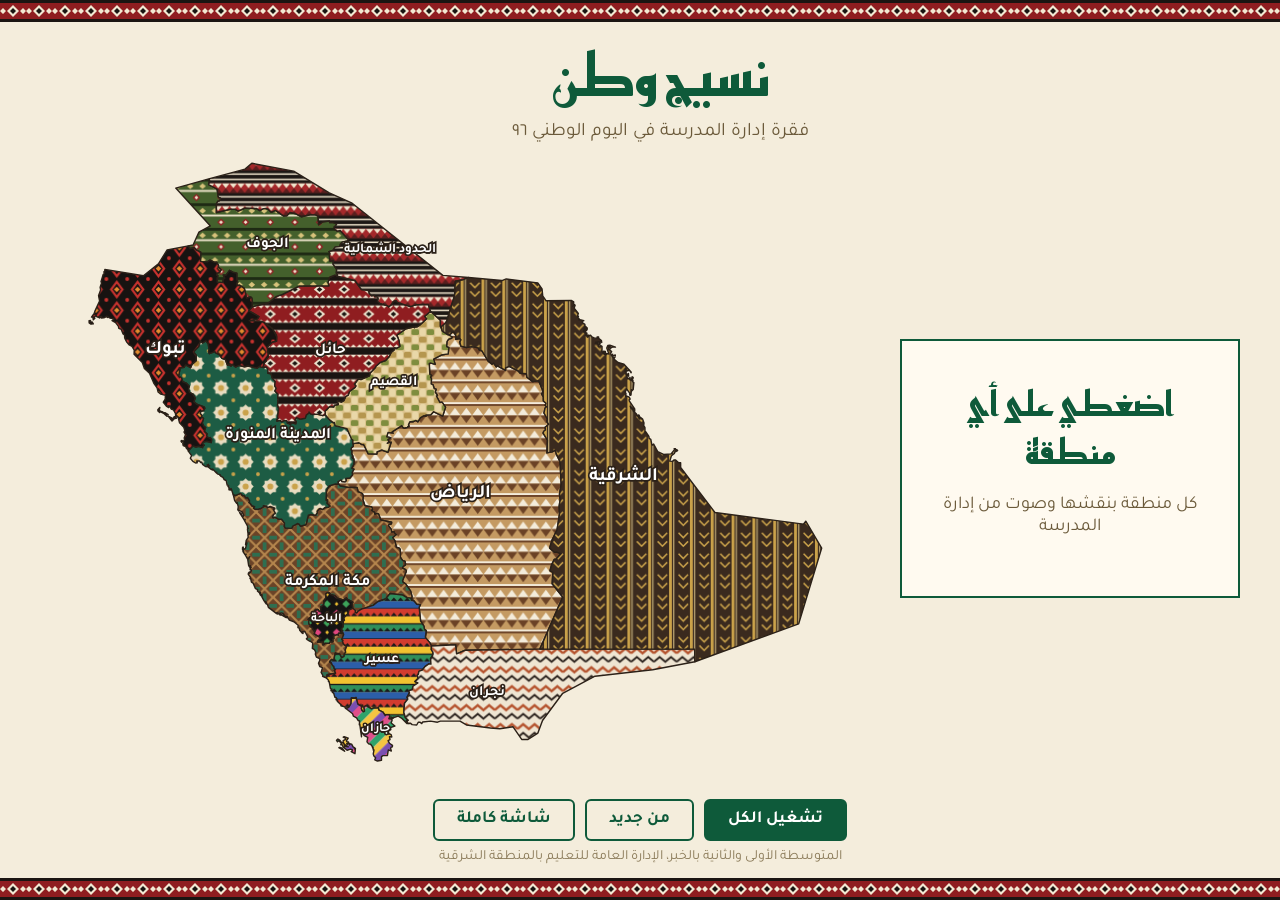
==== commit 3ebd83fd: "Add files via upload" ====
--- a/index.html
+++ b/index.html
@@ -1,374 +1,51 @@
 <!DOCTYPE html>
 <html lang="ar" dir="rtl">
 <head>
-<meta charset="utf-8">
-<meta name="viewport" content="width=device-width, initial-scale=1">
-<title>وطنٌ من نسيجٍ واحد</title>
+<meta charset="UTF-8">
+<meta name="viewport" content="width=device-width, initial-scale=1.0">
+<title>نسيج وطن | اليوم الوطني ٩٦</title>
 <link rel="preconnect" href="https://fonts.googleapis.com">
 <link rel="preconnect" href="https://fonts.gstatic.com" crossorigin>
-<link href="https://fonts.googleapis.com/css2?family=Tajawal:wght@400;500;700;800&display=swap" rel="stylesheet">
-<style>
-:root{
-  --bg:#0c3a2b; --bg2:#0f4a37; --gold:#caa24a; --gold-soft:#e6cf8f;
-  --cream:#f6f0e1; --muted:#b9c9bd; --line:rgba(230,207,143,.28);
-  --panel:rgba(6,34,25,.55); --danger:#e0775f;
-}
-:root:not([data-theme="light"]){}
-@media (prefers-color-scheme: dark){:root:not([data-theme="light"]){--bg:#0c3a2b}}
-:root[data-theme="dark"]{--bg:#0c3a2b}
-*{box-sizing:border-box}
-html,body{margin:0;height:100%}
-body{
-  background:
-    radial-gradient(ellipse 70% 60% at 30% 55%, #135a42 0%, transparent 70%),
-    var(--bg);
-  color:var(--cream);
-  font-family:"Tajawal",Tahoma,"Segoe UI",Arial,sans-serif;
-  overflow-x:hidden;
-}
-.app{height:100vh;display:flex;flex-direction:column;padding:clamp(12px,2vw,28px) clamp(14px,3vw,44px)}
-header{display:flex;align-items:flex-start;justify-content:space-between;gap:16px}
-.org{font-size:clamp(11px,.95vw,15px);color:var(--muted);line-height:1.6}
-.org b{color:var(--gold-soft);font-weight:700;display:block}
-.day{font-size:clamp(11px,.95vw,15px);color:var(--gold-soft);text-align:left;line-height:1.6}
-.day span{display:block;font-size:clamp(22px,2.4vw,38px);font-weight:800;color:var(--gold);line-height:1}
-.title{text-align:center;margin:clamp(4px,1vh,14px) 0 0}
-.title h1{margin:0;font-weight:800;font-size:clamp(30px,4.2vw,72px);letter-spacing:0;line-height:1.1;color:var(--cream)}
-.title p{margin:.7em 0 0;color:var(--muted);font-size:clamp(14px,1.3vw,21px)}
-.thread{height:10px;margin:clamp(8px,1.4vh,18px) auto 0;width:min(520px,70%);
-  background:url("data:image/svg+xml,%3Csvg xmlns='http://www.w3.org/2000/svg' width='20' height='10'%3E%3Cpath d='M0 5 L5 0 L10 5 L15 10 L20 5' fill='none' stroke='%23caa24a' stroke-width='1.6'/%3E%3C/svg%3E") repeat-x center}
-main{flex:1;min-height:0;display:grid;grid-template-rows:minmax(0,1fr);grid-template-columns:minmax(260px,1fr) 2.2fr;gap:clamp(12px,2.4vw,40px);align-items:center;margin-top:clamp(6px,1.2vh,16px)}
-.mapwrap{position:relative;min-width:0;height:100%;display:flex;align-items:center}
-svg.map{width:100%;height:100%;display:block;overflow:visible}
-.reg{cursor:pointer;outline:none}
-.reg path{stroke:#f6f0e1;stroke-width:1.4;stroke-linejoin:round;transition:filter .35s, opacity .35s, transform .35s;transform-box:fill-box;transform-origin:center}
-.reg:hover path,.reg:focus-visible path{filter:brightness(1.15)}
-.reg:focus-visible path{stroke:var(--gold);stroke-width:3}
-.map.focus .reg:not(.on) path{opacity:.38;filter:saturate(.5)}
-.reg.on path{stroke:var(--gold);stroke-width:3.2;transform:scale(1.06);filter:drop-shadow(0 0 10px rgba(202,162,74,.85))}
-.reg.speaking path{animation:pulse 1.1s ease-in-out infinite}
-@keyframes pulse{50%{filter:drop-shadow(0 0 20px rgba(230,207,143,1)) brightness(1.12)}}
-.lbl{pointer-events:none;font-weight:800;fill:#fff;paint-order:stroke;stroke:rgba(0,0,0,.75);stroke-width:3.4px;stroke-linejoin:round;text-anchor:middle;dominant-baseline:middle}
-.done-dot{pointer-events:none;fill:var(--gold);stroke:#0c3a2b;stroke-width:1.5;opacity:0;transition:opacity .4s}
-.reg-l.heard .done-dot{opacity:1}
-.map.focus .reg-l:not(.on) .lbl{opacity:.6}
-
-aside.card{background:var(--panel);border:1px solid var(--line);border-radius:22px;padding:clamp(16px,2vw,32px);min-height:clamp(260px,46vh,520px);display:flex;flex-direction:column;backdrop-filter:blur(4px)}
-.swatch{width:100%;height:clamp(54px,8vh,92px);border-radius:12px;overflow:hidden;border:1px solid var(--line)}
-.swatch svg{width:100%;height:100%;display:block}
-.rname{font-size:clamp(30px,3.4vw,60px);font-weight:800;margin:.35em 0 .05em;line-height:1.1}
-.rtex{color:var(--gold);font-weight:700;font-size:clamp(16px,1.5vw,26px)}
-.rfeat{color:var(--muted);font-size:clamp(14px,1.2vw,20px);margin-top:.3em;line-height:1.6}
-.voice{margin-top:auto;padding-top:18px;border-top:1px solid var(--line);display:flex;align-items:center;gap:14px;min-height:64px}
-.bars{display:flex;gap:4px;align-items:flex-end;height:34px}
-.bars i{width:5px;background:var(--gold);border-radius:3px;height:6px;transition:height .2s}
-.speaking-now .bars i{animation:bar .9s ease-in-out infinite}
-.bars i:nth-child(2){animation-delay:.15s}.bars i:nth-child(3){animation-delay:.3s}.bars i:nth-child(4){animation-delay:.45s}.bars i:nth-child(5){animation-delay:.6s}
-@keyframes bar{0%,100%{height:6px}50%{height:32px}}
-.who{font-size:clamp(15px,1.3vw,22px);line-height:1.4}
-.who small{display:block;color:var(--muted);font-size:.78em}
-.intro{margin:auto 0;text-align:center}
-.intro .big{font-size:clamp(22px,2.2vw,38px);font-weight:800;line-height:1.35}
-.intro .count{margin-top:14px;color:var(--gold-soft);font-size:clamp(14px,1.2vw,20px)}
-
-.bar{position:relative;z-index:2;display:flex;gap:10px;justify-content:center;flex-wrap:wrap;margin-top:clamp(10px,1.6vh,20px)}
-button{font-family:inherit;font-size:clamp(14px,1.1vw,18px);font-weight:700;border-radius:999px;padding:.6em 1.3em;border:1px solid var(--gold);background:transparent;color:var(--gold-soft);cursor:pointer}
-button.primary{background:var(--gold);color:#10261d;border-color:var(--gold)}
-button:hover{filter:brightness(1.1)}
-button:focus-visible{outline:3px solid var(--cream);outline-offset:2px}
-button.ghost{border-color:var(--line);color:var(--muted)}
-
-/* drawer */
-.drawer{position:fixed;inset:0;display:none;z-index:20}
-.drawer.open{display:block}
-.drawer .shade{position:absolute;inset:0;background:rgba(0,0,0,.5)}
-.drawer .sheet{position:absolute;top:0;bottom:0;right:0;width:min(560px,100%);background:#0b3326;border-left:1px solid var(--line);padding:22px;overflow:auto}
-.sheet h2{margin:0 0 4px;font-size:24px}
-.sheet .hint{color:var(--muted);font-size:14px;line-height:1.7;margin:0 0 16px}
-.row{border:1px solid var(--line);border-radius:14px;padding:12px;margin-bottom:10px;display:grid;grid-template-columns:44px 1fr;gap:10px;align-items:center}
-.row .sw{width:44px;height:44px;border-radius:10px;overflow:hidden}
-.row .sw svg{width:100%;height:100%;display:block}
-.row h3{margin:0;font-size:17px}
-.row .st{font-size:13px;color:var(--muted)}
-.row .st.ok{color:#9fd8a8}
-.row .ctl{grid-column:1/-1;display:flex;gap:8px;flex-wrap:wrap;align-items:center}
-.row input[type=text]{flex:1;min-width:150px;font-family:inherit;font-size:15px;padding:.5em .8em;border-radius:10px;border:1px solid var(--line);background:rgba(255,255,255,.06);color:var(--cream)}
-.row button{font-size:14px;padding:.45em 1em}
-.row button.rec.live{background:var(--danger);border-color:var(--danger);color:#fff}
-.err{color:var(--danger);font-size:13px;grid-column:1/-1}
-.note{font-size:13px;color:var(--muted);margin-top:8px}
-@media (max-width:820px){
-  .app{height:auto;min-height:100vh}
-  main{grid-template-columns:1fr;grid-template-rows:auto}
-  .mapwrap{height:auto}
-  svg.map{height:auto}
-  aside.card{order:2;min-height:0}
-  .mapwrap{order:1}
-}
-@media (prefers-reduced-motion:reduce){
-  *{animation:none!important;transition:none!important}
-}
-</style>
+<link href="https://fonts.googleapis.com/css2?family=Reem+Kufi:wght@500;700&family=Tajawal:wght@400;500;700&display=swap" rel="stylesheet">
+<link rel="stylesheet" href="style.css">
 </head>
 <body>
-<div class="app">
-  <header>
-    <div class="org"><b>الإدارة العامة للتعليم بالمنطقة الشرقية</b>المتوسطة الأولى والثانية بالخبر</div>
-    <div class="day"><span>٩٦</span>اليوم الوطني السعودي</div>
-  </header>
-  <div class="title">
-    <h1>وطنٌ من نسيجٍ واحد</h1>
-    <p>ثلاث عشرة منطقة، لكلٍّ منها نقشها وصوتها</p>
-    <div class="thread" aria-hidden="true"></div>
+
+<div class="sadu"></div>
+
+<header>
+  <img src="img/moe.png" alt="وزارة التعليم" class="logo" onerror="this.style.visibility='hidden'">
+  <div class="head-text">
+    <h1>نسيج وطن</h1>
+    <p>فقرة إدارة المدرسة في اليوم الوطني ٩٦</p>
   </div>
-  <main>
-    <aside class="card" id="card" aria-live="polite"></aside>
-    <div class="mapwrap">
-      <svg class="map" id="map" viewBox="-6 0 792 664" role="group" aria-label="خريطة المناطق الإدارية للمملكة العربية السعودية">
-        <defs id="defs"></defs>
-        <g id="regions"></g>
-        <g id="labels" style="pointer-events:none"></g>
-      </svg>
-    </div>
-  </main>
-  <div class="bar">
-    <button class="primary" id="tour">جولة على كل المناطق</button>
-    <button id="stop" hidden>إيقاف</button>
-    <button class="ghost" id="reset">إعادة الخريطة</button>
-    <button class="ghost" id="full">ملء الشاشة</button>
-    <button class="ghost" id="setup">التسجيلات</button>
+  <img src="img/national-day.png" alt="شعار اليوم الوطني" class="logo" onerror="this.style.visibility='hidden'">
+</header>
+
+<main>
+  <section class="info" id="info"></section>
+  <section class="map-box">
+    <svg id="map" viewBox="-6 0 792 664">
+      <defs id="defs"></defs>
+      <g id="shapes"></g>
+      <g id="names"></g>
+    </svg>
+  </section>
+</main>
+
+<footer>
+  <div class="btns">
+    <button id="playAll">تشغيل الكل</button>
+    <button id="stop" class="hide">إيقاف</button>
+    <button id="again" class="light">من جديد</button>
+    <button id="full" class="light">شاشة كاملة</button>
   </div>
-</div>
+  <small>المتوسطة الأولى والثانية بالخبر، الإدارة العامة للتعليم بالمنطقة الشرقية</small>
+</footer>
 
-<div class="drawer" id="drawer" role="dialog" aria-modal="true" aria-labelledby="dtitle">
-  <div class="shade" id="shade"></div>
-  <div class="sheet">
-    <div style="display:flex;justify-content:space-between;align-items:center;gap:10px">
-      <h2 id="dtitle">تسجيلات الإداريات</h2>
-      <button class="ghost" id="close">إغلاق</button>
-    </div>
-    <p class="hint">لكل منطقة: اكتبي اسم الإدارية، ثم سجّلي كلمتها مباشرة أو ارفعي مقطعًا صوتيًا من الجوال. الأنسب جملة واحدة من ٥ إلى ٨ ثوانٍ.</p>
-    <div id="rows"></div>
-    <p class="note" id="storeNote"></p>
-  </div>
-</div>
+<div class="sadu"></div>
 
-<script>
-const REGS = [{"code": "RD", "name": "الرياض", "textile": "النقش النجدي", "feature": "قلب الوطن وأرض الدرعية", "d": "M388.4,188.1L387.1,188.0L385.1,190.2L382.7,191.0L387.0,193.2L386.5,194.5L383.2,195.5L381.5,198.0L381.2,203.4L383.5,204.4L382.8,211.0L375.5,212.2L367.4,216.5L369.1,222.1L364.6,220.7L362.8,221.0L363.4,232.7L365.3,233.7L364.2,235.6L365.2,237.3L364.8,242.7L366.9,243.8L368.0,247.6L370.0,248.3L369.2,251.5L371.5,254.9L370.3,255.4L374.0,262.3L376.3,261.9L380.0,267.3L377.0,276.6L367.3,272.0L364.5,275.2L360.0,275.5L359.1,275.8L359.4,276.8L357.4,276.1L355.8,277.0L353.3,278.6L350.8,282.7L348.8,281.3L346.0,282.6L342.3,282.6L340.9,285.5L341.5,287.6L340.2,287.7L339.9,288.6L336.8,289.3L335.0,288.7L333.8,286.7L323.6,293.3L324.6,294.7L319.3,293.9L317.9,298.6L322.2,299.4L319.1,301.6L320.2,303.7L318.5,305.3L322.6,304.2L319.2,314.9L312.7,312.4L307.6,314.6L307.6,316.7L298.4,316.6L293.6,306.7L291.8,306.8L288.6,304.8L282.2,305.7L282.5,308.7L280.8,309.9L280.1,312.2L281.1,313.2L281.0,316.5L282.3,319.1L281.2,320.1L282.4,320.2L281.8,321.3L283.2,321.8L283.4,324.6L283.1,327.7L281.0,331.9L283.3,332.7L281.4,336.2L281.9,338.6L279.1,342.0L274.7,342.6L275.2,344.7L274.0,346.1L270.7,345.8L269.9,344.1L266.9,345.4L266.6,348.7L267.6,348.5L268.7,350.4L277.4,352.0L286.6,351.9L287.7,356.4L292.2,358.5L293.2,361.1L292.7,364.7L294.9,371.4L301.9,372.6L302.7,373.8L302.8,375.6L301.8,375.8L302.4,376.6L305.1,378.3L305.4,380.5L307.6,379.5L309.3,380.0L311.7,386.3L323.1,388.7L322.9,390.3L320.2,391.1L319.6,392.3L322.6,396.1L323.1,399.1L325.8,398.7L326.5,400.7L328.1,401.7L324.2,404.9L326.4,407.9L328.1,415.1L331.2,416.0L332.2,417.5L332.3,425.7L334.6,429.0L337.2,429.9L337.0,431.9L337.9,432.3L337.5,434.0L335.3,435.3L334.5,437.2L337.7,438.6L338.7,440.0L334.6,450.4L335.1,452.0L337.9,453.7L343.2,461.4L344.6,467.0L344.3,471.2L346.3,471.4L349.7,475.3L353.5,475.9L352.1,478.5L353.7,493.1L357.2,498.4L357.6,501.4L359.9,503.9L358.7,510.3L363.5,516.1L364.6,519.3L390.6,518.0L391.7,527.7L400.6,523.8L479.6,522.7L503.7,467.7L492.6,453.8L493.3,441.6L490.3,440.0L492.1,433.4L494.7,428.0L497.0,427.4L502.0,421.8L497.3,420.2L494.9,420.5L489.9,416.0L492.7,406.9L497.8,396.6L500.3,380.2L500.0,371.8L501.0,364.9L500.3,359.1L502.1,348.8L500.9,324.7L497.2,317.5L495.9,312.6L492.6,314.4L487.0,315.5L487.6,302.0L483.0,294.6L483.7,292.7L485.5,291.4L485.2,288.4L488.9,285.3L487.0,282.8L487.5,279.6L483.9,273.4L485.1,268.1L486.8,266.8L485.2,265.5L486.1,263.1L483.3,260.7L483.2,256.5L481.3,253.1L482.6,251.9L482.3,248.8L478.4,239.3L472.0,240.3L466.0,235.7L465.3,232.0L458.9,231.5L456.5,228.8L447.1,224.2L443.3,225.8L443.4,228.5L434.4,223.4L433.6,224.7L430.9,220.7L429.1,221.8L425.0,218.6L418.4,207.7L415.6,207.0L414.6,204.7L407.7,203.3L402.1,204.2L396.4,203.0L394.8,198.5L396.3,196.2L394.9,194.7L390.8,195.5L391.2,192.3Z", "cx": 395.3, "cy": 357.5}, {"code": "MQ", "name": "مكة المكرمة", "textile": "الروشان الحجازي", "feature": "قبلة المسلمين وأطهر البقاع", "d": "M237.5,514.5L239.8,516.2L239.4,521.9L241.6,523.2L242.9,525.5L242.6,528.2L243.7,531.0L247.1,532.6L247.3,534.4L245.9,537.7L247.2,541.0L250.1,542.2L248.7,547.3L250.5,550.5L250.2,551.3L254.5,553.4L255.0,549.8L264.0,548.0L262.7,545.1L263.9,544.4L262.5,543.1L262.0,540.6L257.6,535.8L259.6,533.7L262.3,534.0L263.0,529.0L264.8,528.0L263.4,528.1L263.9,526.6L268.2,527.8L270.3,531.9L272.9,530.4L273.3,527.5L274.7,525.9L274.1,523.5L275.4,520.4L274.8,518.6L273.6,518.6L272.2,517.0L271.2,514.4L271.8,513.4L270.5,512.4L272.3,508.8L271.4,504.7L270.2,506.1L267.2,505.7L266.8,508.0L265.7,507.0L261.4,509.0L262.2,511.3L261.0,512.0L261.3,514.6L260.1,515.4L258.4,514.8L257.2,516.5L253.2,516.3L250.6,518.2L251.2,514.8L244.9,515.5L244.8,514.4L246.4,514.2L246.2,513.3L248.5,510.8L241.4,506.5L242.9,502.6L241.0,503.4L238.9,499.7L237.1,499.0L237.4,497.5L235.9,496.1L236.2,491.6L234.9,491.1L240.8,486.2L240.4,484.8L242.3,483.0L242.0,481.7L244.6,480.8L245.6,481.1L246.5,483.0L248.2,482.2L248.5,477.8L250.2,477.1L251.7,474.8L251.5,472.0L253.6,468.5L253.8,464.1L255.7,462.9L257.3,463.1L258.5,464.9L263.3,466.3L265.7,469.0L270.4,470.3L272.5,470.6L275.4,468.5L276.2,469.8L282.3,473.0L281.4,474.9L282.1,479.6L284.8,481.9L284.7,484.0L285.6,484.5L291.3,480.5L303.6,476.5L308.8,472.4L316.8,469.6L321.5,463.9L334.9,465.7L339.2,468.3L343.1,468.8L344.1,470.7L344.6,467.0L343.2,461.4L337.9,453.7L335.1,452.0L334.6,450.4L338.6,440.6L338.2,439.0L334.5,437.2L335.3,435.3L337.5,434.0L337.4,430.4L334.6,429.0L332.3,425.7L332.2,417.5L331.2,416.0L328.1,415.1L326.4,407.9L324.2,404.9L328.1,401.7L326.5,400.7L325.8,398.7L323.1,399.1L322.6,396.1L319.6,392.3L320.2,391.1L322.9,390.3L323.1,388.7L311.7,386.3L309.3,380.0L307.6,379.5L305.4,380.5L305.1,378.3L302.4,376.6L301.8,375.8L302.8,375.6L302.7,373.8L301.9,372.6L294.9,371.4L292.7,364.7L293.2,361.1L292.2,358.5L287.7,356.4L286.6,351.9L277.4,352.0L268.7,350.4L267.3,348.5L260.0,349.1L255.4,352.4L253.8,358.5L254.7,360.3L253.8,365.5L255.5,365.2L254.7,368.6L258.0,371.7L256.3,372.9L252.6,373.1L250.1,375.2L247.7,374.2L246.4,374.7L244.4,377.1L244.7,378.3L242.8,381.4L238.2,380.5L235.1,381.4L233.0,390.3L231.8,391.6L226.8,392.9L225.5,390.8L223.6,390.1L218.4,393.2L218.5,394.4L216.8,395.2L211.0,394.8L209.9,393.3L210.0,389.4L206.9,385.6L203.7,385.5L200.0,383.4L198.0,384.0L197.3,382.6L200.4,379.0L198.5,375.5L199.8,374.6L199.4,373.7L194.9,372.1L191.9,373.3L191.3,371.5L187.7,371.4L187.8,372.4L184.7,374.4L183.1,374.4L182.7,375.3L178.6,374.7L177.4,373.8L178.5,372.4L175.6,371.3L173.7,368.5L172.5,368.1L173.2,366.2L171.1,362.6L169.2,363.0L167.6,360.6L165.6,360.5L163.8,358.2L158.4,360.4L155.9,359.6L157.4,365.9L159.5,368.9L159.9,368.1L160.2,368.2L161.2,372.4L160.7,375.6L161.8,376.8L161.9,376.1L165.0,377.5L167.1,381.5L166.6,382.4L165.1,381.9L164.0,379.1L162.6,378.5L167.6,386.4L168.5,385.7L167.7,386.9L171.0,392.8L171.0,395.2L171.2,394.9L171.8,395.0L170.9,396.1L171.6,401.6L172.6,400.9L172.1,399.7L173.3,399.8L173.0,401.2L171.4,402.0L171.7,404.7L169.6,407.9L168.9,412.5L169.5,412.6L170.0,409.5L170.3,411.0L168.8,416.5L166.9,417.2L166.3,414.8L165.7,415.5L165.7,417.6L166.8,417.9L166.0,418.4L166.9,419.3L166.3,419.0L166.2,419.1L166.2,419.7L168.5,423.2L169.5,422.5L168.6,423.3L171.1,427.6L172.2,427.0L172.4,426.0L172.8,426.0L172.9,425.4L173.5,425.1L172.2,427.2L171.2,427.9L172.2,434.6L173.0,435.9L173.8,434.6L173.9,436.0L174.9,436.3L173.7,436.4L173.5,437.0L174.0,436.7L174.2,438.1L173.8,437.5L173.9,438.2L173.7,438.2L173.7,438.9L174.3,438.2L175.1,439.5L173.9,441.8L172.7,442.2L173.0,441.3L172.6,441.6L172.8,441.6L172.7,442.3L172.9,442.5L172.1,442.1L171.7,443.6L174.0,447.0L173.6,448.2L174.2,447.7L175.1,451.9L176.9,453.0L179.4,458.9L181.7,459.9L181.4,461.3L183.5,463.2L184.2,462.5L184.8,463.1L184.7,464.0L183.6,463.3L184.5,465.6L185.9,466.9L184.4,464.6L186.3,465.4L186.3,467.8L188.3,471.5L189.4,472.7L190.3,472.4L190.3,473.0L190.6,473.2L190.7,473.5L190.7,473.7L190.0,472.8L189.4,473.3L190.5,474.7L191.1,473.9L190.5,474.8L191.9,475.3L193.0,478.6L201.7,485.2L202.7,485.6L203.1,485.3L201.4,484.4L202.4,483.9L205.3,486.7L207.2,486.8L211.8,489.4L207.1,486.3L204.5,485.6L205.0,484.7L207.5,484.6L208.8,485.2L210.8,488.4L213.3,488.3L213.2,489.4L211.9,489.3L213.7,489.7L215.2,492.0L219.9,493.8L224.4,497.4L224.2,499.9L225.6,500.5L226.1,502.8L228.4,505.5L229.4,506.2L229.6,505.9L228.3,504.3L231.6,504.1L234.3,509.3L233.9,512.0L233.1,511.7L234.1,512.8L236.1,514.1L237.3,514.3L237.3,514.3L237.3,514.3L237.4,514.4L237.4,514.4L237.5,514.4L237.5,514.5Z", "cx": 254.9, "cy": 451.2}, {"code": "MN", "name": "المدينة المنورة", "textile": "الزخرفة الإسلامية", "feature": "طيبة الطيبة ومسجد الرسول ﷺ", "d": "M127.0,197.3L123.5,199.5L121.2,197.6L119.3,203.5L115.1,207.6L114.5,209.5L116.8,212.4L116.8,218.3L112.3,222.1L110.9,225.6L105.6,222.7L104.1,225.1L98.8,226.1L99.7,226.8L98.2,234.5L101.2,236.2L102.7,240.4L106.3,241.8L109.5,245.2L108.6,248.2L109.8,251.7L113.4,253.4L115.8,257.9L114.3,261.4L117.4,264.2L125.1,267.0L125.9,268.3L124.7,270.8L121.7,271.7L121.0,273.8L122.9,276.3L122.6,277.8L124.5,279.1L123.2,284.0L125.2,287.9L126.8,288.5L125.4,292.8L128.4,295.7L127.6,296.7L128.6,298.8L131.2,300.0L131.6,299.4L133.1,301.5L132.7,304.6L127.6,303.3L123.7,304.4L123.4,305.7L125.3,307.4L123.4,308.9L123.6,310.0L119.4,308.5L116.5,309.3L113.8,308.3L112.3,308.8L108.5,313.6L111.9,318.5L110.6,321.2L113.3,324.5L116.1,326.2L117.8,326.0L117.9,325.1L117.5,325.0L117.4,324.0L120.3,324.0L121.5,325.7L122.6,325.2L123.5,327.6L126.5,329.9L129.0,330.1L128.3,328.1L129.8,327.6L129.3,329.5L130.2,329.0L130.8,329.0L131.0,329.3L129.1,330.2L133.0,333.2L134.2,332.7L133.5,333.3L134.3,333.7L134.4,333.0L134.5,332.9L137.7,336.3L138.6,336.0L137.9,336.4L139.5,337.9L142.0,338.5L141.8,339.3L142.1,338.6L142.6,340.0L145.1,341.4L146.2,343.6L148.5,344.7L149.5,349.5L149.4,348.8L151.3,350.7L150.4,351.0L151.4,352.1L151.4,354.4L153.3,354.7L151.8,353.5L153.7,353.2L155.9,359.6L158.4,360.4L163.8,358.2L165.6,360.5L167.6,360.6L169.2,363.0L171.1,362.6L173.2,366.2L172.5,368.1L173.7,368.5L175.6,371.3L178.5,372.4L177.4,373.8L178.6,374.7L182.7,375.3L183.1,374.4L184.7,374.4L187.8,372.4L187.7,371.4L191.3,371.5L191.9,373.3L194.9,372.1L199.4,373.7L199.8,374.6L198.5,375.5L200.4,379.3L198.6,380.5L197.4,383.2L198.0,384.0L200.0,383.4L203.7,385.5L206.9,385.6L210.0,389.4L209.9,393.3L211.0,394.8L216.8,395.2L218.5,394.4L218.4,393.2L223.6,390.1L225.5,390.8L226.8,392.9L231.6,391.7L233.0,390.3L235.1,381.4L238.2,380.5L242.8,381.4L244.7,378.3L244.4,377.1L246.4,374.7L247.7,374.2L250.1,375.2L252.6,373.1L256.3,372.9L258.0,371.7L254.7,368.6L255.5,365.2L253.8,365.5L254.4,355.0L257.0,350.5L263.8,348.3L266.6,348.7L266.4,345.8L269.9,344.1L270.7,345.8L274.0,346.1L275.2,344.7L274.7,342.6L279.1,342.0L281.9,338.6L281.4,336.2L283.3,332.7L281.0,331.9L283.1,327.7L283.4,324.6L283.2,321.8L281.8,321.3L282.4,320.2L281.2,320.1L282.3,319.1L281.0,316.5L281.1,313.2L280.1,312.2L280.8,309.9L282.5,308.7L282.3,302.6L275.9,289.9L268.6,287.6L264.5,287.4L262.6,283.4L261.5,283.6L257.7,280.7L253.0,275.2L250.5,276.2L244.7,274.6L239.8,275.0L237.5,274.3L236.1,272.2L236.0,273.2L232.9,275.7L231.8,279.0L226.6,279.9L222.7,278.3L221.0,280.8L222.4,282.6L221.9,284.9L217.0,283.4L216.3,285.8L215.0,284.5L213.2,284.4L212.5,281.5L209.8,281.3L207.1,282.7L205.4,281.2L202.0,281.8L201.7,280.7L203.3,279.2L202.7,277.9L203.9,268.8L202.6,265.1L203.5,262.2L202.8,260.7L203.6,258.6L202.9,257.6L203.1,253.6L199.9,250.2L201.2,247.3L199.7,244.7L200.2,240.0L196.9,236.3L195.9,232.0L192.6,231.5L192.4,227.0L190.7,224.7L188.0,225.4L184.9,225.0L184.0,224.0L181.0,226.1L171.7,223.8L167.9,224.6L162.1,223.2L158.3,224.9L154.5,222.0L153.8,223.8L151.6,222.8L152.6,221.8L152.0,221.3L149.8,223.1L147.6,216.9L144.0,215.7L140.8,211.5L137.7,210.2L136.6,208.6L130.7,210.8L129.8,208.7L130.4,206.5L129.5,200.4Z", "cx": 203.5, "cy": 296.2}, {"code": "QA", "name": "القصيم", "textile": "سفافة الخوص", "feature": "سلة التمور وأرض النخيل", "d": "M364.2,166.0L357.9,171.4L360.0,174.0L352.7,180.7L350.2,182.4L347.2,182.6L347.2,183.3L346.1,182.6L338.3,184.5L328.6,191.2L330.9,197.2L331.8,203.0L327.7,205.6L326.3,204.4L325.5,207.1L322.8,209.3L320.4,214.0L316.7,218.0L311.2,220.0L306.4,224.0L306.0,225.4L300.4,231.2L299.7,234.3L291.1,238.0L287.8,237.5L283.8,243.1L285.4,244.9L284.5,246.4L278.6,250.7L277.2,254.6L274.7,255.9L272.6,260.4L270.1,261.9L265.7,260.6L266.8,264.4L262.6,265.3L262.0,267.0L257.8,266.6L252.9,271.3L253.0,275.2L257.7,280.7L261.5,283.6L262.6,283.4L263.6,286.8L275.9,289.9L280.9,301.1L282.2,302.0L282.2,305.7L288.6,304.8L291.8,306.8L293.6,306.7L298.4,316.6L307.6,316.7L307.6,314.6L312.7,312.4L319.2,314.9L322.6,304.2L318.5,305.3L320.2,303.7L319.1,301.6L322.2,299.4L317.9,298.6L319.3,293.9L324.6,294.7L323.6,293.3L333.8,286.7L335.0,288.7L336.8,289.3L339.9,288.6L340.2,287.7L341.5,287.6L340.9,285.5L342.3,282.6L346.0,282.6L348.8,281.3L350.8,282.7L353.3,278.6L355.8,277.0L357.4,276.1L359.4,276.8L359.1,275.8L360.0,275.5L364.5,275.2L367.3,272.0L377.0,276.6L380.0,267.3L376.3,261.9L374.0,262.3L370.3,255.4L371.5,254.9L369.2,251.5L370.0,248.3L368.0,247.6L366.9,243.8L364.8,242.7L365.2,237.3L364.2,235.6L365.3,233.7L363.4,232.7L362.8,221.0L364.6,220.7L369.1,222.1L367.4,216.5L375.5,212.2L382.8,211.0L383.5,204.4L381.2,203.4L381.5,198.0L383.2,195.5L386.5,194.5L387.0,193.2L376.7,187.0L374.6,181.9L374.6,175.6Z", "cx": 325.4, "cy": 240.4}, {"code": "SQ", "name": "الشرقية", "textile": "البشت الحساوي", "feature": "خير الأرض وشاطئ الخليج", "d": "M533.1,191.3L530.7,191.9L530.2,192.3L530.0,192.9L530.6,192.2L530.8,193.0L529.7,193.4L530.4,191.0L528.9,192.2L527.7,191.3L528.5,190.9L528.9,191.7L528.9,191.1L528.0,190.4L529.0,190.4L529.3,189.1L528.5,189.7L527.9,189.7L528.3,188.4L527.8,187.7L527.1,188.7L526.8,186.3L525.6,187.6L526.6,183.2L527.2,182.8L527.3,182.8L526.4,186.0L527.6,185.4L527.7,183.4L528.8,184.3L527.7,185.4L528.4,185.4L527.8,187.1L529.4,185.6L529.6,183.6L527.1,181.3L527.1,179.9L524.3,177.9L524.3,176.8L526.0,176.0L521.9,174.8L521.9,175.1L521.4,175.1L521.1,175.1L521.0,175.0L520.7,175.0L520.5,174.9L520.5,174.9L520.8,174.2L520.6,174.9L521.8,174.9L519.7,172.5L520.3,171.4L519.2,171.5L520.2,168.2L515.8,162.7L516.8,159.6L516.3,159.3L515.4,160.6L514.1,160.7L516.3,159.2L515.2,158.4L515.3,156.2L512.7,154.6L486.2,155.0L482.6,149.8L481.9,142.5L477.4,136.0L444.1,131.9L439.5,133.6L404.3,130.3L398.8,132.7L390.3,134.4L389.7,148.8L381.5,175.8L380.2,178.2L375.3,182.7L376.7,187.0L382.7,191.0L385.1,190.2L387.1,188.0L388.3,187.9L389.9,189.3L391.3,192.6L390.8,195.5L394.9,194.7L396.3,196.2L394.8,198.5L396.4,203.0L402.1,204.2L407.7,203.3L414.6,204.7L415.6,207.0L418.4,207.7L425.0,218.6L429.1,221.8L430.9,220.7L433.6,224.7L434.4,223.4L443.4,228.5L443.3,225.8L447.1,224.2L456.5,228.8L458.9,231.5L465.3,232.0L466.0,235.7L472.0,240.3L478.4,239.3L482.3,248.8L482.6,251.9L481.3,253.1L483.2,256.5L483.3,260.7L486.1,263.1L485.2,265.5L486.8,266.8L485.1,268.1L483.9,273.4L487.5,279.6L487.0,282.8L488.9,285.3L485.2,288.4L485.5,291.4L483.7,292.7L483.0,294.6L487.6,302.0L487.0,315.5L492.6,314.4L495.9,312.6L497.2,317.5L500.9,324.7L502.1,348.8L500.3,359.1L501.0,364.9L500.0,371.8L500.3,380.2L497.8,396.6L492.7,406.9L489.9,416.0L494.9,420.5L497.3,420.2L502.0,421.8L497.0,427.4L494.7,428.0L492.1,433.4L490.3,440.0L493.3,441.6L492.6,453.8L503.7,467.7L479.6,522.7L643.0,522.7L643.2,536.0L752.8,496.0L777.1,416.0L760.3,387.6L757.8,390.7L664.4,378.4L628.2,330.9L628.2,325.9L626.1,325.9L622.9,323.0L621.4,322.9L619.6,324.5L616.7,324.2L618.5,318.6L621.6,316.2L622.0,314.6L625.0,313.0L624.0,312.1L623.1,312.8L622.8,311.2L621.3,311.0L621.7,312.1L618.1,316.6L610.2,317.2L604.0,314.2L599.7,306.2L598.3,307.3L597.8,306.8L596.7,301.2L595.0,300.2L594.7,298.2L591.3,293.2L591.5,294.7L591.0,294.7L590.6,294.2L590.5,288.7L589.2,286.8L589.5,284.0L588.1,279.9L584.6,277.1L584.5,276.1L584.0,275.5L583.3,275.9L585.1,279.8L584.6,279.6L581.4,274.3L578.1,271.2L577.7,268.8L577.0,269.6L575.7,268.2L575.0,266.3L578.0,269.0L578.6,268.7L579.7,271.5L579.7,269.1L574.0,260.7L573.9,259.3L574.9,258.8L573.9,256.6L571.4,255.5L570.1,256.4L570.5,252.8L569.6,251.5L571.1,248.0L574.4,252.4L574.5,254.0L575.2,253.7L574.9,254.8L575.8,254.4L576.2,248.8L576.8,250.0L578.1,248.7L578.8,241.3L577.4,240.2L577.9,239.2L576.8,239.3L577.8,237.3L578.1,236.0L577.8,237.0L577.3,236.8L577.7,236.7L577.8,235.9L577.4,236.5L577.6,235.6L577.3,235.4L576.9,236.4L577.0,235.0L576.0,238.9L576.0,237.5L575.5,238.3L575.0,237.6L574.9,238.6L574.8,238.6L574.8,236.0L574.0,237.7L573.8,236.5L572.4,237.4L570.9,233.3L573.3,234.5L573.1,231.8L570.8,233.2L570.6,229.9L569.5,229.6L569.9,226.2L571.4,229.2L572.5,228.4L574.5,228.7L576.0,230.9L575.9,230.1L568.4,221.9L562.1,220.1L558.1,216.8L557.9,215.5L558.8,214.8L557.1,215.1L556.1,213.8L558.4,212.6L559.2,213.2L559.2,212.1L556.1,213.5L556.4,211.3L555.8,213.1L555.9,211.9L555.5,213.0L554.8,212.3L554.3,210.2L555.4,208.7L553.2,206.5L552.2,206.6L552.0,203.0L553.8,203.3L552.9,204.0L553.9,205.3L556.8,203.4L559.4,203.9L553.5,201.8L551.3,202.2L550.2,204.8L552.6,211.3L550.9,210.7L549.9,211.6L549.2,210.1L548.8,212.0L547.2,211.3L547.0,210.0L548.1,210.2L548.7,208.4L546.8,208.3L546.4,210.3L545.2,208.8L545.2,203.0L543.9,202.3L541.4,203.4L542.0,201.2L543.4,200.5L542.0,199.6L542.1,200.7L541.0,201.0L540.9,200.2L538.0,199.8L538.7,198.5L539.5,199.1L540.4,198.2L540.2,199.3L541.4,198.1L543.5,198.7L544.2,197.6L544.9,199.0L544.6,197.0L541.6,194.6L541.6,193.2L541.4,194.1L540.3,194.1L540.9,193.1L540.0,193.1L540.2,194.2L537.3,194.4L534.6,193.1Z", "cx": 568.3, "cy": 339.8}, {"code": "AS", "name": "عسير", "textile": "القط العسيري", "feature": "الجبال والضباب وألوان الجدران", "d": "M334.9,465.7L321.5,463.9L316.8,469.6L308.8,472.4L303.6,476.5L291.3,480.5L287.8,482.5L286.4,484.5L284.7,484.0L284.8,481.9L282.1,479.6L278.0,481.6L277.5,484.6L272.8,489.7L273.3,492.5L272.1,492.1L272.0,499.2L270.0,501.6L270.5,503.5L269.8,505.9L271.4,504.7L272.5,507.2L270.5,512.4L271.8,513.4L271.2,514.4L272.2,517.0L273.6,518.6L274.8,518.6L275.4,520.4L274.1,523.5L274.6,526.0L273.3,527.5L272.9,530.4L270.3,531.9L268.2,527.8L263.3,527.1L263.4,528.1L264.8,528.0L263.0,529.0L262.3,534.0L259.6,533.7L257.6,536.4L259.2,536.7L260.8,540.2L262.0,540.6L262.5,543.1L263.9,544.4L262.7,545.1L264.0,548.1L255.0,549.8L254.5,553.5L256.5,555.5L256.4,557.0L256.5,556.6L257.1,556.7L258.5,564.2L259.5,565.3L259.9,565.0L259.9,564.9L260.0,564.7L260.0,564.7L259.9,564.9L260.0,565.1L259.9,565.6L259.1,566.1L259.1,566.7L259.9,565.9L260.5,566.6L260.3,567.9L262.0,569.4L263.2,573.5L264.7,573.9L264.5,576.1L265.6,575.3L265.3,576.6L266.4,577.7L265.7,577.7L269.6,581.5L269.5,582.4L273.7,583.7L274.4,585.3L277.8,584.1L279.1,582.3L280.5,579.0L280.6,574.2L285.6,574.6L285.5,573.6L287.4,580.7L290.8,583.0L292.5,581.9L291.0,584.8L291.6,587.2L293.3,588.9L294.5,588.1L293.9,583.6L296.2,582.4L301.8,585.8L303.9,584.9L308.1,585.0L309.0,584.2L309.6,587.1L314.0,589.1L316.3,592.8L316.8,591.9L320.5,592.0L321.1,593.7L320.1,596.1L322.7,596.5L322.7,594.7L324.0,595.4L330.0,593.4L333.5,595.4L339.2,601.3L340.6,601.2L339.3,598.8L340.7,597.8L337.6,594.9L336.0,589.6L336.1,584.8L336.7,580.0L340.2,575.3L339.3,573.5L341.9,568.9L341.1,566.7L344.8,565.6L345.7,561.9L350.8,558.3L347.7,556.9L350.9,553.6L350.2,550.3L351.3,549.2L351.9,546.1L355.3,544.9L358.3,541.2L362.4,538.3L364.6,538.5L364.2,532.5L366.7,528.4L366.7,525.8L365.0,523.3L365.1,519.3L363.5,516.1L358.7,510.3L359.6,502.9L357.6,501.4L357.2,498.4L353.7,493.1L352.1,478.5L353.4,475.9L349.6,475.3L346.3,471.4L344.3,471.2L343.1,468.8L339.2,468.3Z", "cx": 313.3, "cy": 533.1}, {"code": "TB", "name": "تبوك", "textile": "التطريز البدوي", "feature": "بوابة الشمال ومستقبل نيوم", "d": "M5.3,175.8L3.7,175.9L3.8,178.3L5.7,179.6L8.2,179.3L6.9,177.3L3.8,176.8ZM110.2,99.8L108.4,97.0L86.1,101.3L76.9,116.0L61.1,128.6L20.4,121.8L20.2,123.9L19.3,124.4L19.8,126.3L18.7,127.0L16.3,134.9L16.9,136.2L15.4,140.7L15.9,143.5L13.7,149.5L14.8,155.1L10.1,165.3L9.0,168.5L9.5,169.4L8.5,169.0L6.3,172.2L7.7,172.2L8.2,175.0L9.8,173.3L9.0,172.3L11.3,170.4L11.6,171.7L13.4,172.3L15.4,171.7L14.5,173.1L15.9,171.4L17.0,171.6L16.0,172.2L16.4,173.2L19.3,173.0L21.9,171.6L23.1,172.5L22.4,171.1L25.9,173.3L30.0,174.1L28.0,175.9L31.7,178.0L34.7,181.9L35.1,184.1L37.6,185.0L39.6,189.9L41.1,190.9L41.3,193.4L42.0,193.5L41.2,193.6L41.5,194.7L43.5,198.6L46.1,201.6L49.0,203.1L51.4,207.0L51.2,211.5L59.9,220.0L62.1,226.4L67.5,231.5L72.1,242.0L75.5,246.9L76.6,251.3L79.4,253.5L84.3,254.8L84.1,258.9L82.1,262.0L85.7,266.5L87.7,267.7L87.7,265.7L88.5,265.9L90.4,269.2L92.8,270.2L95.0,274.1L95.0,276.0L97.7,278.1L99.2,283.7L103.7,288.4L104.8,291.9L103.9,293.5L105.5,296.4L104.1,299.8L104.7,301.3L103.1,303.4L101.5,302.4L100.7,303.0L101.4,304.3L101.5,303.7L103.4,304.3L103.5,305.6L102.6,305.5L103.1,307.7L105.7,308.9L106.7,311.1L107.3,310.6L108.5,313.6L113.4,308.3L116.5,309.3L119.4,308.5L123.6,310.0L123.4,308.9L125.3,307.4L123.4,305.7L123.7,304.4L127.6,303.3L132.7,304.6L133.1,301.5L131.6,299.4L131.2,300.0L128.6,298.8L127.6,296.7L128.4,295.7L125.4,292.8L126.8,288.5L125.2,287.9L123.2,284.0L124.5,279.1L122.6,277.8L122.9,276.3L121.0,273.8L121.7,271.7L124.7,270.8L125.9,268.3L125.1,267.0L117.4,264.2L114.3,261.4L115.8,257.9L113.4,253.4L109.8,251.7L108.6,248.2L109.5,245.2L106.3,241.8L102.7,240.4L101.2,236.2L98.2,234.5L99.7,226.8L99.0,225.8L104.1,225.1L105.6,222.7L110.9,225.6L112.3,222.1L116.8,218.3L116.8,212.4L114.5,209.5L115.1,207.6L119.3,203.5L121.2,197.6L123.5,199.5L127.0,197.3L129.5,200.4L130.4,206.5L129.8,208.7L130.7,210.8L136.6,208.6L137.7,210.2L140.8,211.5L144.0,215.7L147.6,216.9L149.8,223.1L152.0,221.3L152.6,221.8L151.6,222.8L153.8,223.8L154.5,222.0L158.3,224.9L162.1,223.2L167.9,224.6L171.7,223.8L181.0,226.1L184.0,224.0L184.9,225.0L187.1,225.1L188.8,220.1L190.3,219.0L191.2,216.1L193.0,214.2L191.7,204.0L197.1,198.4L201.6,197.7L201.8,192.9L197.4,184.4L188.1,177.7L185.6,176.7L172.8,176.0L181.5,174.1L183.0,171.6L172.3,165.5L175.9,161.3L175.7,152.4L174.2,150.8L170.1,152.1L167.6,141.9L162.9,138.6L159.9,138.8L159.7,136.0L160.6,135.3L159.7,132.6L159.7,125.7L155.5,124.8L152.0,122.8L148.3,127.9L145.4,127.7L147.0,131.2L145.4,132.4L144.9,135.8L139.0,135.3L138.8,130.9L139.8,128.6L138.4,127.8L139.0,125.8L141.5,124.9L143.1,122.3L140.1,119.2L140.3,117.6L138.3,114.2L136.3,114.3L131.4,112.1L129.0,113.7L121.3,113.4L121.6,103.7L117.0,101.4L114.7,98.9ZM77.8,270.2L78.4,267.6L76.3,270.0L76.4,271.2L78.2,272.8L78.1,271.6L83.0,274.2L83.4,273.2L81.4,273.2L81.6,272.4L79.0,271.6ZM83.5,273.7L83.2,274.4L85.9,276.9L83.7,273.8L85.9,274.6L85.7,275.3L87.2,275.1L84.2,273.2ZM93.6,277.2L93.0,278.5L93.9,277.8L94.1,279.2L95.8,278.9L95.0,277.2ZM91.9,279.2L87.1,276.6L91.3,281.9L93.6,279.5L91.6,280.9L91.2,279.4Z", "cx": 83.9, "cy": 205.3}, {"code": "HA", "name": "حائل", "textile": "السدو", "feature": "جبلا أجا وسلمى وأرض الكرم", "d": "M265.2,128.8L263.6,127.7L257.7,130.1L255.9,135.5L256.8,139.2L225.6,139.4L208.2,148.1L201.5,150.3L193.5,156.8L176.0,161.2L172.3,165.2L183.0,171.6L181.5,174.1L172.8,176.1L187.0,177.1L197.0,184.0L201.6,191.3L201.6,197.7L197.1,198.4L191.7,204.0L193.0,214.2L191.2,216.1L190.3,219.0L188.8,220.1L187.1,225.1L190.7,224.7L192.4,227.0L192.6,231.5L195.9,232.0L196.9,236.3L200.2,240.1L199.7,244.7L201.2,247.3L199.9,250.2L203.1,253.6L202.9,257.6L203.6,258.5L202.6,265.0L203.9,268.8L202.7,277.9L203.3,279.0L201.7,280.7L202.0,281.8L205.4,281.2L207.1,282.7L209.8,281.3L212.5,281.5L213.2,284.4L215.0,284.5L216.4,285.8L217.0,283.4L221.9,284.9L222.4,282.6L221.0,280.8L222.8,278.2L226.6,279.9L232.0,278.9L232.9,275.7L236.0,273.2L235.9,272.2L237.5,274.3L239.8,275.0L244.7,274.6L250.5,276.2L253.0,275.2L252.9,271.3L257.8,266.6L262.0,267.0L262.6,265.3L266.8,264.4L265.7,260.6L270.1,261.9L272.6,260.4L274.7,255.9L277.2,254.6L278.6,250.7L284.5,246.4L285.4,244.9L283.8,243.1L287.8,237.5L291.1,238.0L299.7,234.3L300.4,231.2L306.0,225.4L306.4,224.0L311.2,220.0L316.7,218.0L320.4,214.0L322.8,209.3L325.5,207.1L326.3,204.4L327.7,205.6L331.8,203.0L330.9,197.2L328.6,191.2L338.3,184.5L346.1,182.6L347.2,183.3L347.2,182.6L350.2,182.4L352.7,180.7L360.0,174.0L357.9,171.4L364.2,166.0L361.7,158.5L349.2,159.0L343.0,161.1L329.4,156.6L328.2,155.0L326.7,154.9L324.6,155.9L323.0,158.9L319.9,161.5L319.2,160.4L314.8,159.0L314.7,158.3L313.6,158.8L311.9,157.9L310.4,158.7L310.7,157.6L308.2,155.5L309.0,153.0L308.5,151.1L305.6,150.4L304.5,148.9L302.2,149.8L299.2,146.8L299.6,145.4L298.1,143.8L291.3,143.2L284.3,133.5Z", "cx": 258.9, "cy": 206.3}, {"code": "SH", "name": "الحدود الشمالية", "textile": "سدو ضرس الخيل", "feature": "عرعر ودرب زبيدة التاريخي", "d": "M404.3,130.3L377.2,128.1L280.8,51.5L257.3,41.1L219.7,18.1L175.5,9.8L168.3,16.0L131.0,26.0L130.4,27.4L131.1,28.5L129.9,32.2L138.9,37.1L139.9,44.5L140.5,45.9L142.4,46.5L142.3,48.4L141.1,49.7L139.6,49.9L138.2,52.5L138.1,61.7L152.9,58.3L157.9,58.3L161.0,60.2L168.3,57.0L180.7,57.6L183.9,59.7L187.6,57.7L190.5,57.5L192.2,57.9L196.0,61.5L200.5,59.6L208.9,65.4L212.5,65.1L215.7,61.7L222.1,63.1L228.0,66.3L236.9,64.1L242.8,64.3L245.4,65.6L246.0,74.6L250.6,71.5L257.5,70.8L257.8,72.4L260.7,72.2L264.4,73.5L265.0,74.0L264.3,75.5L262.4,77.0L262.8,79.5L265.8,81.4L268.8,80.8L277.6,90.6L276.3,91.8L271.1,93.0L269.0,95.2L268.4,97.8L263.4,98.3L261.1,101.7L256.9,103.0L258.1,104.8L257.4,107.5L258.2,113.3L261.4,112.3L261.3,116.3L265.1,122.0L264.7,125.8L266.0,127.7L265.2,128.8L284.3,133.5L291.3,143.2L298.1,143.8L299.6,145.4L299.2,146.8L302.2,149.8L304.5,148.9L305.6,150.4L308.5,151.1L309.0,153.0L308.2,155.5L310.7,157.6L310.4,158.7L311.9,157.9L313.6,158.8L314.7,158.3L314.8,159.0L319.2,160.4L319.9,161.5L323.0,158.9L324.6,155.9L326.7,154.9L328.2,155.0L329.4,156.6L343.0,161.1L349.2,159.0L361.7,158.5L364.2,166.0L374.6,175.6L374.6,181.9L375.3,182.7L380.2,178.2L381.5,175.8L389.7,148.8L390.3,134.4L398.8,132.7Z", "cx": 303.0, "cy": 96.5}, {"code": "GA", "name": "جازان", "textile": "الخوص الجازاني", "feature": "الفل والمانجو وجزر فرسان", "d": "M287.4,580.7L285.5,573.6L285.6,574.6L280.6,574.2L280.3,580.1L277.8,584.1L275.1,585.6L281.9,590.9L282.8,593.5L286.1,595.2L287.7,598.0L289.3,598.5L289.0,602.6L289.5,602.1L291.3,615.3L291.2,611.9L292.2,611.3L291.0,608.6L293.1,609.7L292.8,611.8L294.2,613.9L297.9,615.9L297.1,620.6L298.8,622.7L300.9,623.1L303.6,626.7L302.8,626.4L304.5,629.2L303.5,629.1L304.5,629.4L303.7,633.3L304.4,635.5L306.2,637.3L305.3,639.5L308.1,640.8L312.4,640.0L312.4,636.1L314.0,635.1L318.7,634.9L319.6,629.1L322.8,630.3L322.0,627.6L322.5,626.2L323.9,625.8L324.0,624.2L320.8,622.0L319.3,619.3L321.4,618.2L320.8,615.0L323.3,615.4L322.6,613.0L321.0,612.1L320.1,612.5L319.8,609.0L322.2,607.6L321.7,605.6L326.6,603.8L322.6,600.6L323.6,597.7L323.1,596.8L325.3,594.9L325.2,594.6L324.0,595.4L323.4,594.5L322.5,594.8L322.7,596.5L320.1,596.1L321.1,593.7L320.5,592.0L316.8,591.9L316.3,592.8L314.0,589.1L309.6,587.1L309.0,584.2L308.1,585.0L303.9,584.9L301.8,585.8L296.2,582.4L293.9,583.6L294.5,588.1L293.3,588.9L291.6,587.2L291.0,584.8L292.5,581.9L290.8,583.0ZM266.4,617.6L264.9,618.9L266.0,620.5L268.0,618.8ZM273.0,615.1L272.0,615.6L274.5,616.8L274.5,618.0L272.0,619.3L271.9,620.7L273.3,623.3L277.4,625.8L273.7,625.4L272.5,622.1L270.1,621.1L268.5,619.0L268.0,619.9L270.0,622.2L269.4,623.7L270.9,623.7L271.9,625.9L276.1,629.4L279.6,628.2L281.5,628.8L281.7,629.8L280.4,630.8L284.4,633.0L284.9,627.6L283.7,628.0L284.2,627.0L282.4,625.9L280.9,623.0L279.7,622.7L278.6,623.9L279.2,622.6L278.6,622.1L276.2,623.1L275.7,622.4L277.3,622.1L277.5,620.6L276.0,620.5L275.4,619.5L277.3,616.7ZM270.8,627.3L268.5,626.3L267.4,626.8L273.5,630.5Z", "cx": 306.0, "cy": 606.6}, {"code": "NG", "name": "نجران", "textile": "النقش النجراني", "feature": "الأخدود وقصور الطين", "d": "M401.2,523.8L391.7,527.7L390.6,518.0L365.1,519.3L365.0,523.3L366.7,525.8L366.9,527.9L365.6,531.3L364.2,532.5L364.6,538.5L362.4,538.3L358.3,541.2L355.3,544.9L351.9,546.1L351.3,549.2L350.2,550.3L350.9,553.6L347.7,556.9L350.8,558.3L345.7,561.9L344.8,565.6L341.3,566.3L341.9,568.9L339.3,573.5L340.2,575.3L336.7,580.0L336.0,589.6L337.6,594.9L340.7,597.8L339.3,598.8L340.6,601.2L343.1,601.0L344.7,602.4L349.6,602.8L351.2,599.9L353.2,599.8L354.9,601.3L355.8,599.6L364.2,598.7L371.5,599.8L374.6,598.7L395.3,598.7L402.0,602.7L427.5,606.0L437.3,606.7L451.3,604.7L460.4,618.0L467.1,618.0L477.5,611.3L482.4,598.0L503.7,569.3L537.8,551.3L598.7,544.4L643.2,536.0L643.0,522.7L479.6,522.7Z", "cx": 424.3, "cy": 567.6}, {"code": "BA", "name": "الباحة", "textile": "التطريز الجنوبي", "feature": "الغابات والقرى الحجرية", "d": "M282.1,479.6L281.4,474.9L282.3,473.0L276.2,469.8L275.4,468.5L272.5,470.6L270.4,470.3L265.7,469.0L263.3,466.3L258.5,464.9L257.3,463.1L255.7,462.9L253.8,464.1L253.6,468.5L251.5,472.0L251.7,474.8L250.2,477.1L248.5,477.8L248.2,482.2L246.5,483.0L245.6,481.1L244.6,480.8L242.0,481.7L242.3,483.0L240.4,484.8L240.8,486.2L234.9,491.1L236.2,491.6L235.6,493.9L235.9,496.1L237.4,497.5L237.1,499.0L238.9,499.7L241.1,503.5L242.9,502.6L241.4,506.5L248.6,510.9L246.2,513.3L246.4,514.2L244.8,514.4L244.9,515.5L251.2,514.8L250.6,518.2L253.2,516.3L257.2,516.5L258.3,514.8L261.1,514.8L260.9,512.3L262.2,511.3L261.4,509.0L265.7,507.0L266.8,508.0L267.2,505.7L269.8,505.9L270.5,503.5L270.0,501.6L272.0,499.2L272.1,492.1L273.0,492.9L273.2,488.7L276.5,486.1L278.0,481.6Z", "cx": 254.8, "cy": 489.9}, {"code": "GO", "name": "الجوف", "textile": "السدو الجوفي", "feature": "الزيتون وقلعة زعبل", "d": "M265.2,128.8L266.0,127.7L264.7,125.8L265.1,122.0L261.3,116.3L261.4,112.3L258.2,113.3L257.4,107.5L258.1,104.8L256.9,103.0L261.1,101.7L263.4,98.3L268.4,97.8L269.0,95.2L271.1,93.0L276.3,91.8L277.6,90.6L268.8,80.8L265.8,81.4L262.8,79.5L262.4,77.0L264.3,75.5L265.0,74.0L264.4,73.5L260.7,72.2L257.8,72.4L257.5,70.8L250.6,71.5L246.0,74.6L245.4,65.6L242.8,64.3L236.9,64.1L228.0,66.3L222.1,63.1L215.7,61.7L212.5,65.1L208.9,65.4L200.5,59.6L196.0,61.5L192.2,57.9L190.5,57.5L187.6,57.7L183.9,59.7L180.7,57.6L168.3,57.0L161.0,60.2L157.9,58.3L152.9,58.3L138.1,61.7L138.2,52.5L139.6,49.9L141.1,49.7L142.3,48.4L142.4,46.5L140.5,45.9L139.9,44.5L138.9,37.1L129.9,32.2L131.0,26.0L95.2,36.0L131.8,76.0L119.6,82.6L113.5,96.0L108.4,97.0L109.1,98.3L110.2,99.8L114.7,98.9L117.0,101.4L121.6,103.7L121.3,113.4L129.0,113.7L131.4,112.1L136.3,114.3L138.3,114.2L140.3,117.6L140.1,119.2L143.1,122.3L141.5,124.9L139.0,125.8L138.4,127.8L139.8,128.6L138.8,130.9L139.0,135.3L144.9,135.8L145.4,132.4L147.0,131.2L145.4,127.7L148.3,127.9L152.0,122.8L155.5,124.8L159.7,125.7L159.7,132.6L160.6,135.3L159.7,136.0L159.9,138.8L162.9,138.6L167.6,141.9L170.1,152.1L172.7,151.0L175.3,151.5L176.2,155.7L175.9,161.3L193.5,156.8L201.5,150.3L207.8,148.3L225.9,139.3L256.8,139.2L255.9,135.5L257.7,130.1L263.6,127.7Z", "cx": 192.2, "cy": 94.1}];
-const TOUR = ["RD","MQ","MN","QA","HA","GO","SH","TB","BA","AS","GA","NG","SQ"];
-const ar = n => String(n).replace(/\d/g,d=>"٠١٢٣٤٥٦٧٨٩"[d]);
-
-/* ---------- textile patterns ---------- */
-const PAT = {
-HA:`<pattern id="p-HA" width="26" height="26" patternUnits="userSpaceOnUse"><rect width="26" height="26" fill="#8f1d20"/><rect width="26" height="4" fill="#1b1512"/><rect y="22" width="26" height="4" fill="#1b1512"/><path d="M0 4 L3.25 7 L6.5 4 L9.75 7 L13 4 L16.25 7 L19.5 4 L22.75 7 L26 4Z" fill="#f2e8d2"/><path d="M13 8 L19 13 L13 18 L7 13Z" fill="#f2e8d2"/><path d="M13 10.5 L16 13 L13 15.5 L10 13Z" fill="#1b1512"/><path d="M0 22 L3.25 19 L6.5 22 L9.75 19 L13 22 L16.25 19 L19.5 22 L22.75 19 L26 22Z" fill="#f2e8d2"/></pattern>`,
-SH:`<pattern id="p-SH" width="24" height="24" patternUnits="userSpaceOnUse"><rect width="24" height="24" fill="#1c1714"/><rect y="7" width="24" height="10" fill="#a4282a"/><path d="M0 7 L4 12 L8 7 L12 12 L16 7 L20 12 L24 7Z" fill="#efe4cc"/><path d="M0 17 L4 12 L8 17 L12 12 L16 17 L20 12 L24 17Z" fill="#1c1714" opacity=".55"/><rect y="2" width="24" height="1.6" fill="#efe4cc"/><rect y="20.4" width="24" height="1.6" fill="#efe4cc"/></pattern>`,
-GO:`<pattern id="p-GO" width="26" height="26" patternUnits="userSpaceOnUse"><rect width="26" height="26" fill="#44602c"/><rect y="0" width="26" height="3" fill="#1e2a14"/><rect y="12" width="26" height="2" fill="#efe4cc"/><path d="M6.5 5 L10 8 L6.5 11 L3 8Z M19.5 5 L23 8 L19.5 11 L16 8Z" fill="#d7c27a"/><path d="M13 16 L17 20 L13 24 L9 20Z" fill="#8f1d20"/><path d="M13 18 L15 20 L13 22 L11 20Z" fill="#efe4cc"/></pattern>`,
-TB:`<pattern id="p-TB" width="22" height="22" patternUnits="userSpaceOnUse"><rect width="22" height="22" fill="#171311"/><path d="M11 3 L17 11 L11 19 L5 11Z" fill="none" stroke="#c9322e" stroke-width="2.2"/><path d="M11 8 L14 11 L11 14 L8 11Z" fill="#e58a2e"/><circle cx="0" cy="0" r="2" fill="#c9322e"/><circle cx="22" cy="0" r="2" fill="#c9322e"/><circle cx="0" cy="22" r="2" fill="#c9322e"/><circle cx="22" cy="22" r="2" fill="#c9322e"/></pattern>`,
-RD:`<pattern id="p-RD" width="24" height="24" patternUnits="userSpaceOnUse"><rect width="24" height="24" fill="#c49a62"/><path d="M0 12 L6 4 L12 12 L18 4 L24 12Z" fill="#f4ecdb"/><path d="M0 12 L6 20 L12 12 L18 20 L24 12Z" fill="#6b4226"/><rect y="0" width="24" height="2" fill="#6b4226"/><rect y="22" width="24" height="2" fill="#f4ecdb"/></pattern>`,
-QA:`<pattern id="p-QA" width="16" height="16" patternUnits="userSpaceOnUse"><rect width="16" height="16" fill="#dcc48e"/><rect x="0" y="1" width="8" height="6" rx="1.5" fill="#b5964f"/><rect x="9" y="0" width="6" height="8" rx="1.5" fill="#e9d7a8"/><rect x="1" y="8" width="6" height="8" rx="1.5" fill="#e9d7a8"/><rect x="8" y="9" width="8" height="6" rx="1.5" fill="#7f8d3e"/></pattern>`,
-SQ:`<pattern id="p-SQ" width="22" height="22" patternUnits="userSpaceOnUse"><rect width="22" height="22" fill="#3a2a1e"/><rect x="0" width="3" height="22" fill="#caa24a"/><rect x="4.5" width="1" height="22" fill="#e6cf8f"/><path d="M10 4 L15 9 L20 4 M10 13 L15 18 L20 13" fill="none" stroke="#caa24a" stroke-width="1.6"/></pattern>`,
-MQ:`<pattern id="p-MQ" width="18" height="18" patternUnits="userSpaceOnUse"><rect width="18" height="18" fill="#6a4327"/><path d="M0 0 L18 18 M18 0 L0 18" stroke="#b5864d" stroke-width="2.2"/><rect x="7" y="0" width="4" height="4" fill="#2f6e50"/><rect x="7" y="14" width="4" height="4" fill="#2f6e50"/><rect x="0" y="7" width="4" height="4" fill="#2f6e50"/><rect x="14" y="7" width="4" height="4" fill="#2f6e50"/></pattern>`,
-MN:`<pattern id="p-MN" width="26" height="26" patternUnits="userSpaceOnUse"><rect width="26" height="26" fill="#1d5c44"/><rect x="7" y="7" width="12" height="12" fill="#e8dcc0"/><rect x="7" y="7" width="12" height="12" fill="#e8dcc0" transform="rotate(45 13 13)"/><circle cx="13" cy="13" r="3.2" fill="#caa24a"/><circle cx="0" cy="0" r="2" fill="#caa24a"/><circle cx="26" cy="0" r="2" fill="#caa24a"/><circle cx="0" cy="26" r="2" fill="#caa24a"/><circle cx="26" cy="26" r="2" fill="#caa24a"/></pattern>`,
-AS:`<pattern id="p-AS" width="28" height="32" patternUnits="userSpaceOnUse"><rect width="28" height="8" fill="#d23c2f"/><rect y="8" width="28" height="8" fill="#f2c230"/><rect y="16" width="28" height="8" fill="#2f8f5b"/><rect y="24" width="28" height="8" fill="#2c5ea8"/><path d="M0 8 L3.5 4 L7 8 L10.5 4 L14 8 L17.5 4 L21 8 L24.5 4 L28 8" fill="#1a1a1a"/><path d="M0 24 L3.5 20 L7 24 L10.5 20 L14 24 L17.5 20 L21 24 L24.5 20 L28 24" fill="#1a1a1a"/><rect y="15.3" width="28" height="1.4" fill="#1a1a1a"/><rect y="31.3" width="28" height="1.4" fill="#1a1a1a"/></pattern>`,
-BA:`<pattern id="p-BA" width="20" height="20" patternUnits="userSpaceOnUse"><rect width="20" height="20" fill="#151313"/><path d="M5 1 L9 5 L5 9 L1 5Z" fill="#e0467e"/><path d="M15 11 L19 15 L15 19 L11 15Z" fill="#3da35a"/><path d="M15 3 L17 5 L15 7 L13 5Z M5 13 L7 15 L5 17 L3 15Z" fill="#f2c230"/></pattern>`,
-GA:`<pattern id="p-GA" width="28" height="28" patternUnits="userSpaceOnUse" patternTransform="rotate(45)"><rect width="7" height="28" fill="#e04f8a"/><rect x="7" width="7" height="28" fill="#2fa36b"/><rect x="14" width="7" height="28" fill="#f4c542"/><rect x="21" width="7" height="28" fill="#7a4fb0"/></pattern>`,
-NG:`<pattern id="p-NG" width="24" height="20" patternUnits="userSpaceOnUse"><rect width="24" height="20" fill="#efe5d2"/><path d="M0 7 L6 2 L12 7 L18 2 L24 7" fill="none" stroke="#b5532e" stroke-width="2.6"/><path d="M0 16 L6 11 L12 16 L18 11 L24 16" fill="none" stroke="#2a211c" stroke-width="2"/></pattern>`
-};
-const allDefs = Object.values(PAT).join("") + `<filter id="lift"><feDropShadow dx="0" dy="2" stdDeviation="2" flood-opacity=".35"/></filter>`;
-document.getElementById("defs").innerHTML = allDefs;
-const swatchSVG = code => `<svg viewBox="0 0 200 60" preserveAspectRatio="xMidYMid slice"><defs>${PAT[code]}</defs><rect width="200" height="60" fill="url(#p-${code})"/></svg>`;
-
-/* ---------- map ---------- */
-const byCode = Object.fromEntries(REGS.map(r=>[r.code,r]));
-const LBL = {BA:[0,0,13],MQ:[0,0,17],MN:[0,0,17],GA:[0,0,13],NG:[0,0,15],QA:[0,0,15],SH:[18,4,14],GO:[0,0,16],HA:[0,0,16],AS:[0,0,15]};
-const g = document.getElementById("regions");
-REGS.forEach(r=>{
-  const el = document.createElementNS("http://www.w3.org/2000/svg","g");
-  el.setAttribute("class","reg"); el.setAttribute("tabindex","0");
-  el.setAttribute("role","button"); el.setAttribute("aria-label",r.name+"، "+r.textile);
-  el.dataset.code=r.code;
-  const [dx,dy,fs]=(LBL[r.code]||[0,0,20]);
-  el.innerHTML = `<path d="${r.d}" fill="url(#p-${r.code})"/>`;
-  const lg=document.createElementNS("http://www.w3.org/2000/svg","g");
-  lg.setAttribute("class","reg-l"); lg.dataset.code=r.code;
-  lg.innerHTML=`<text class="lbl" x="${r.cx+dx}" y="${r.cy+dy}" font-size="${fs}">${r.name}</text>
-    <circle class="done-dot" cx="${r.cx+dx}" cy="${r.cy+dy+fs*.95}" r="4.5"/>`;
-  document.getElementById("labels").appendChild(lg);
-  el.addEventListener("click",()=>{stopTour();select(r.code,true)});
-  el.addEventListener("keydown",e=>{if(e.key==="Enter"||e.key===" "){e.preventDefault();stopTour();select(r.code,true)}});
-  g.appendChild(el);
-});
-
-/* ---------- state & storage ---------- */
-const localRecs = {}; const fileRecs = {};
-const recs = new Proxy({}, {get:(_,c)=>{const f=fileRecs[c],l=localRecs[c]; if(!f&&!l) return undefined; return Object.assign({}, f||{}, l||{});},
-  set:(_,c,v)=>{localRecs[c]=v;return true;}});
-let db = null;
-const LS = "nasij:";
-function lsLoad(){try{for(const r of REGS){const v=localStorage.getItem(LS+r.code); if(v) localRecs[r.code]=JSON.parse(v);}}catch(e){}}
-function lsSave(code){try{ if(localRecs[code]) localStorage.setItem(LS+code,JSON.stringify(localRecs[code])); else localStorage.removeItem(LS+code);}catch(e){throw {message:"storage"}}}
-lsLoad();
-async function saveRec(code, patch){
-  const next = Object.assign({}, localRecs[code]||{}, patch, {at:Date.now()});
-  recs[code]=next;
-  if(db){ await db.doc("recs/"+code).set(next); } else { lsSave(code); }
-  renderRows(); if(current===code) renderCard(code);
-}
-async function clearAudio(code){
-  const next = Object.assign({}, localRecs[code]||{}); delete next.audio;
-  recs[code]=next;
-  if(db){ await db.doc("recs/"+code).set(next); } else { lsSave(code); }
-  renderRows(); if(current===code) renderCard(code);
-}
-/* ===== إعدادات GitHub: اكتبي أسماء الإداريات هنا ===== */
-const SPEAKERS = {
-  riyadh:"",          // الرياض
-  makkah:"",          // مكة المكرمة
-  madinah:"",         // المدينة المنورة
-  qassim:"",          // القصيم
-  hail:"",            // حائل
-  jouf:"",            // الجوف
-  "northern-borders":"", // الحدود الشمالية
-  tabuk:"",           // تبوك
-  baha:"",            // الباحة
-  asir:"",            // عسير
-  jazan:"",           // جازان
-  najran:"",          // نجران
-  eastern:""          // الشرقية
-};
-const FILE = {RD:"riyadh",MQ:"makkah",MN:"madinah",QA:"qassim",HA:"hail",GO:"jouf",SH:"northern-borders",TB:"tabuk",BA:"baha",AS:"asir",GA:"jazan",NG:"najran",SQ:"eastern"};
-const EXTS = ["m4a","mp3","wav","ogg","webm","aac"];
-(async()=>{
-  const note=document.getElementById("storeNote");
-  note.textContent="الملفات المرفوعة في مجلد audio تعمل على أي جهاز. التسجيل من هنا يُحفظ على هذا الجهاز فقط.";
-  await Promise.all(REGS.map(async r=>{
-    const base=FILE[r.code];
-    for(const ext of EXTS){
-      const url=`audio/${base}.${ext}`;
-      try{ const res=await fetch(url,{method:"HEAD",cache:"no-store"}); if(res.ok){ fileRecs[r.code]={audio:url, speaker:SPEAKERS[base]||""}; break; } }catch(e){}
-    }
-    if(!fileRecs[r.code] && SPEAKERS[base]) fileRecs[r.code]={speaker:SPEAKERS[base]};
-  }));
-  renderRows(); if(current) renderCard(current); else renderIntro();
-})();
-
-/* ---------- card ---------- */
-const card = document.getElementById("card");
-const heard = new Set();
-let current = null, audio = null;
-function renderIntro(){
-  card.innerHTML = `<div class="intro"><div class="big">المسي أي منطقة<br>لتسمعي صوتها</div>
-  <div class="count">${heard.size? `سمعنا ${ar(heard.size)} من ${ar(13)} مناطق` : `${ar(13)} منطقة، ${ar(13)} نقشًا، وصوتٌ لكل منطقة`}</div></div>`;
-}
-function renderCard(code){
-  const r=byCode[code], rec=recs[code]||{};
-  card.innerHTML = `<div class="swatch">${swatchSVG(code)}</div>
-   <div class="rname">${r.name}</div>
-   <div class="rtex">${r.textile}</div>
-   <div class="rfeat">${r.feature}</div>
-   <div class="voice" id="voice"><div class="bars" aria-hidden="true"><i></i><i></i><i></i><i></i><i></i></div>
-   <div class="who">${rec.audio? (rec.speaker? `بصوت أ. ${esc(rec.speaker)}`:"كلمة المنطقة") : "لم يُسجَّل صوت بعد"}
-   <small>${heard.size? `${ar(heard.size)} من ${ar(13)}`:""}</small></div></div>`;
-}
-function esc(s){return String(s).replace(/[&<>"]/g,c=>({"&":"&amp;","<":"&lt;",">":"&gt;",'"':"&quot;"}[c]))}
-function stopAudio(){ if(audio){audio.pause();audio=null;} document.querySelectorAll(".reg.speaking").forEach(e=>e.classList.remove("speaking")); document.getElementById("voice")?.classList.remove("speaking-now"); }
-function select(code, play){
-  stopAudio();
-  current=code;
-  document.getElementById("map").classList.add("focus");
-  document.querySelectorAll(".reg,.reg-l").forEach(e=>e.classList.toggle("on",e.dataset.code===code));
-  heard.add(code); document.querySelector(`.reg-l[data-code="${code}"]`).classList.add("heard");
-  const sel=document.querySelector(`.reg[data-code="${code}"]`); sel.parentNode.appendChild(sel);
-  renderCard(code);
-  if(!play) return Promise.resolve();
-  const rec=recs[code];
-  if(!rec||!rec.audio) return new Promise(res=>setTimeout(res,3500));
-  return new Promise(res=>{
-    audio=new Audio(rec.audio);
-    const el=document.querySelector(`.reg[data-code="${code}"]`);
-    const done=()=>{ el.classList.remove("speaking"); document.getElementById("voice")?.classList.remove("speaking-now"); res(); };
-    audio.onended=done; audio.onerror=done;
-    audio.play().then(()=>{ el.classList.add("speaking"); document.getElementById("voice")?.classList.add("speaking-now"); }).catch(done);
-  });
-}
-function resetMap(){
-  stopTour(); stopAudio(); current=null; heard.clear();
-  document.getElementById("map").classList.remove("focus");
-  document.querySelectorAll(".reg,.reg-l").forEach(e=>e.classList.remove("on","heard"));
-  renderIntro();
-}
-renderIntro();
-
-/* ---------- tour ---------- */
-let touring=false;
-const tourBtn=document.getElementById("tour"), stopBtn=document.getElementById("stop");
-async function runTour(){
-  resetMap(); touring=true; tourBtn.hidden=true; stopBtn.hidden=false;
-  for(const c of TOUR){ if(!touring) break; await select(c,true); if(!touring) break; await new Promise(r=>setTimeout(r,900)); }
-  if(touring){ document.getElementById("map").classList.remove("focus"); document.querySelectorAll(".reg,.reg-l").forEach(e=>e.classList.remove("on"));
-    card.innerHTML=`<div class="intro"><div class="big">وطنٌ من نسيجٍ واحد</div><div class="count">دام عزّك يا وطن</div></div>`; }
-  touring=false; tourBtn.hidden=false; stopBtn.hidden=true;
-}
-function stopTour(){ if(touring){touring=false; stopAudio(); tourBtn.hidden=false; stopBtn.hidden=true;} }
-tourBtn.onclick=runTour; stopBtn.onclick=()=>{stopTour();};
-document.getElementById("reset").onclick=resetMap;
-document.getElementById("full").onclick=()=>{ const d=document.documentElement; (d.requestFullscreen? d.requestFullscreen(): Promise.reject()).catch(()=>{}); };
-
-/* ---------- setup drawer ---------- */
-const drawer=document.getElementById("drawer");
-document.getElementById("setup").onclick=()=>{renderRows();drawer.classList.add("open");document.getElementById("close").focus();};
-document.getElementById("close").onclick=document.getElementById("shade").onclick=()=>drawer.classList.remove("open");
-document.addEventListener("keydown",e=>{if(e.key==="Escape")drawer.classList.remove("open")});
-const MAXLEN = 245000;
-let recorder=null, recCode=null;
-function renderRows(){
-  const box=document.getElementById("rows"); if(!drawer.classList.contains("open") && box.children.length) {}
-  const focusedId=document.activeElement?.id;
-  box.innerHTML = TOUR.map(code=>{const r=byCode[code],rec=recs[code]||{};
-    return `<div class="row" data-code="${code}"><div class="sw">${swatchSVG(code)}</div>
-    <div><h3>${r.name}</h3><div class="st ${rec.audio?"ok":""}">${rec.audio?"تم التسجيل":"بدون تسجيل"}</div></div>
-    <div class="ctl"><input type="text" id="n-${code}" placeholder="اسم الإدارية" value="${esc(rec.speaker||"")}">
-      <button class="rec ${recCode===code?"live":""}" data-act="rec">${recCode===code?"إيقاف التسجيل":"تسجيل"}</button>
-      <button data-act="up">رفع ملف</button>
-      ${rec.audio?`<button data-act="play">استماع</button><button class="ghost" data-act="del">حذف</button>`:""}
-      <input type="file" accept="audio/*" hidden></div>
-    <div class="err" hidden></div></div>`}).join("");
-  if(focusedId){const f=document.getElementById(focusedId); if(f){f.focus(); const v=f.value; f.value=""; f.value=v;}}
-}
-function rowErr(code,msg){const e=document.querySelector(`.row[data-code="${code}"] .err`); if(e){e.hidden=!msg;e.textContent=msg||"";}}
-function blobToURL(b){return new Promise((res,rej)=>{const fr=new FileReader();fr.onload=()=>res(fr.result);fr.onerror=rej;fr.readAsDataURL(b);});}
-async function storeBlob(code,blob){
-  const url=await blobToURL(blob);
-  if(url.length>MAXLEN){ rowErr(code,"المقطع أطول من المسموح. سجّلي جملة قصيرة من ٥ إلى ٨ ثوانٍ."); return; }
-  try{ await saveRec(code,{audio:url}); }catch(e){ rowErr(code,"تعذّر الحفظ. أعيدي المحاولة."); }
-}
-document.getElementById("rows").addEventListener("change",async e=>{
-  const row=e.target.closest(".row"); if(!row) return; const code=row.dataset.code;
-  if(e.target.type==="text"){ try{await saveRec(code,{speaker:e.target.value.trim()});}catch(_){rowErr(code,"تعذّر حفظ الاسم.");} }
-  if(e.target.type==="file" && e.target.files[0]){ await storeBlob(code,e.target.files[0]); }
-});
-document.getElementById("rows").addEventListener("click",async e=>{
-  const b=e.target.closest("button"); if(!b) return; const row=b.closest(".row"), code=row.dataset.code, act=b.dataset.act;
-  rowErr(code,"");
-  if(act==="up") row.querySelector("input[type=file]").click();
-  if(act==="play"){ stopAudio(); audio=new Audio(recs[code].audio); audio.play().catch(()=>{}); }
-  if(act==="del"){ try{await clearAudio(code);}catch(_){rowErr(code,"تعذّر الحذف.");} }
-  if(act==="rec"){
-    if(recorder && recCode===code){ recorder.stop(); return; }
-    if(recorder){ rowErr(code,"أوقفي التسجيل الجاري أولًا."); return; }
-    if(!navigator.mediaDevices?.getUserMedia || !window.MediaRecorder){ rowErr(code,"التسجيل المباشر غير متاح هنا. استخدمي «رفع ملف» بتسجيل من تطبيق المذكرات الصوتية."); return; }
-    let stream;
-    try{ stream=await navigator.mediaDevices.getUserMedia({audio:true}); }
-    catch(_){ rowErr(code,"لم يُسمح باستخدام المايكروفون هنا. استخدمي «رفع ملف» بتسجيل من الجوال."); return; }
-    const type=["audio/webm;codecs=opus","audio/mp4","audio/webm"].find(t=>MediaRecorder.isTypeSupported?.(t));
-    recorder=new MediaRecorder(stream, Object.assign({audioBitsPerSecond:32000}, type?{mimeType:type}:{}));
-    const chunks=[]; recCode=code;
-    recorder.ondataavailable=ev=>chunks.push(ev.data);
-    recorder.onstop=async()=>{ stream.getTracks().forEach(t=>t.stop()); const blob=new Blob(chunks,{type:recorder.mimeType||"audio/webm"}); recorder=null; recCode=null; renderRows(); await storeBlob(code,blob); };
-    recorder.start(); renderRows();
-    setTimeout(()=>{ if(recorder&&recCode===code) recorder.stop(); },12000);
-  }
-});
-</script>
+<script src="data.js"></script>
+<script src="app.js"></script>
 </body>
 </html>
--- a/style.css
+++ b/style.css
@@ -0,0 +1,107 @@
+body {
+  margin: 0;
+  background: #f4eddc;
+  color: #1f3b2d;
+  font-family: "Tajawal", Tahoma, Arial, sans-serif;
+  height: 100vh;
+  display: flex;
+  flex-direction: column;
+}
+
+/* شريط السدو فوق وتحت */
+.sadu {
+  height: 22px;
+  flex-shrink: 0;
+  background: url("data:image/svg+xml,%3Csvg xmlns='http://www.w3.org/2000/svg' width='26' height='22'%3E%3Crect width='26' height='22' fill='%238f1d20'/%3E%3Crect width='26' height='3' fill='%231b1512'/%3E%3Crect y='19' width='26' height='3' fill='%231b1512'/%3E%3Cpath d='M13 5 L19 11 L13 17 L7 11Z' fill='%23f2e8d2'/%3E%3Cpath d='M13 8 L16 11 L13 14 L10 11Z' fill='%231b1512'/%3E%3Cpath d='M0 11 L3 8 L6 11 L3 14Z M20 11 L23 8 L26 11 L23 14Z' fill='%23f2e8d2'/%3E%3C/svg%3E") repeat-x;
+}
+
+header {
+  display: flex;
+  align-items: center;
+  justify-content: space-between;
+  padding: 10px 40px 0;
+}
+.logo { height: 70px; }
+.head-text { text-align: center; }
+h1 {
+  font-family: "Reem Kufi", "Tajawal", Tahoma, sans-serif;
+  font-size: 58px;
+  margin: 0;
+  color: #0e5a3a;
+}
+.head-text p { margin: 2px 0 0; font-size: 19px; color: #6b5a3a; }
+
+main {
+  flex: 1;
+  min-height: 0;
+  display: grid;
+  grid-template-columns: 340px 1fr;
+  grid-template-rows: minmax(0, 1fr);
+  gap: 30px;
+  padding: 10px 40px;
+}
+.map-box { min-width: 0; display: flex; align-items: center; justify-content: center; }
+#map { width: 100%; height: 100%; }
+
+.area { cursor: pointer; }
+.area path { stroke: #2b2118; stroke-width: 1.5; stroke-linejoin: round; transition: opacity .3s; }
+.area:hover path { stroke-width: 2.5; }
+#map.picked .area path { opacity: .35; }
+#map.picked .area.now path { opacity: 1; stroke: #0e5a3a; stroke-width: 4; }
+
+.name {
+  pointer-events: none;
+  font-family: "Tajawal", Tahoma, sans-serif;
+  font-weight: 700;
+  fill: #fff;
+  stroke: #2b2118;
+  stroke-width: 3.5px;
+  paint-order: stroke;
+  text-anchor: middle;
+  dominant-baseline: middle;
+}
+
+/* البطاقة */
+.info {
+  align-self: center;
+  background: #fffaf0;
+  border: 2px solid #0e5a3a;
+  padding: 0 24px 24px;
+}
+.info .strip { height: 60px; margin: 0 -24px 18px; border-bottom: 2px solid #0e5a3a; }
+.info .strip svg { width: 100%; height: 100%; display: block; }
+.info h2 { font-family: "Reem Kufi", Tahoma, sans-serif; font-size: 46px; margin: 0; color: #0e5a3a; }
+.info .naqsh { font-size: 22px; font-weight: 700; color: #9a6b1f; margin-top: 4px; }
+.info .about { font-size: 19px; margin-top: 8px; line-height: 1.6; }
+.info .voice { margin-top: 20px; padding-top: 12px; border-top: 1px dashed #b9a57a; font-size: 18px; color: #6b5a3a; }
+.info .voice.on { color: #0e5a3a; font-weight: 700; }
+.info.start { text-align: center; padding: 40px 24px; }
+.info.start h2 { font-size: 34px; line-height: 1.4; }
+.info.start p { font-size: 18px; color: #6b5a3a; }
+
+footer { text-align: center; padding: 6px 0 12px; }
+footer small { display: block; margin-top: 8px; color: #8a7a58; font-size: 14px; }
+.btns { display: flex; gap: 10px; justify-content: center; }
+button {
+  font-family: inherit;
+  font-size: 17px;
+  font-weight: 700;
+  padding: 9px 22px;
+  border: 2px solid #0e5a3a;
+  background: #0e5a3a;
+  color: #fff;
+  border-radius: 6px;
+  cursor: pointer;
+}
+button.light { background: transparent; color: #0e5a3a; }
+button:hover { opacity: .85; }
+.hide { display: none; }
+
+@media (max-width: 800px) {
+  body { height: auto; }
+  header { padding: 10px 14px 0; }
+  .logo { height: 44px; }
+  h1 { font-size: 38px; }
+  main { grid-template-columns: 1fr; grid-template-rows: auto; padding: 10px 14px; }
+  .map-box { order: -1; }
+}
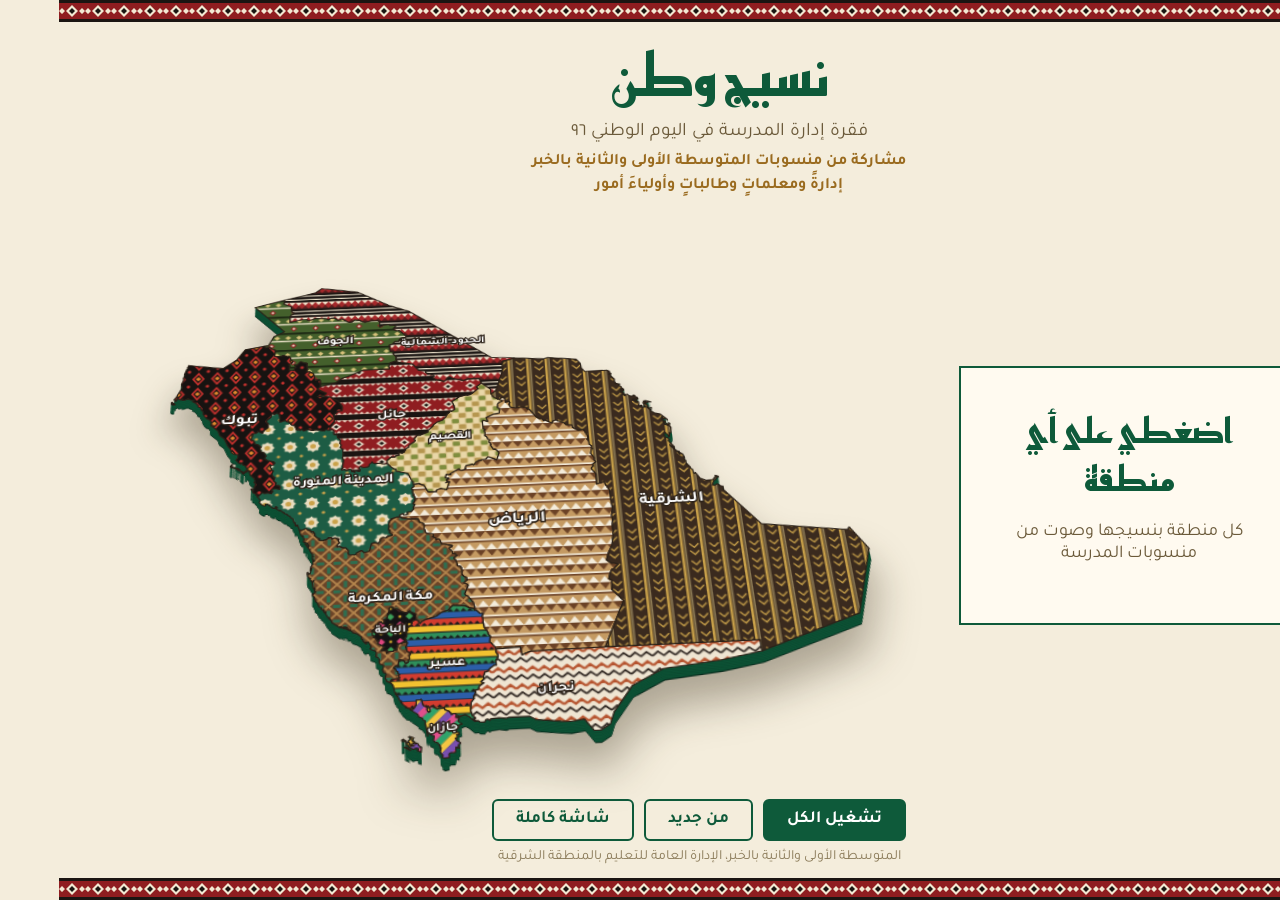
==== commit 51c1b3cd: "Add files via upload" ====
--- a/index.html
+++ b/index.html
@@ -18,6 +18,7 @@
   <div class="head-text">
     <h1>نسيج وطن</h1>
     <p>فقرة إدارة المدرسة في اليوم الوطني ٩٦</p>
+    <p class="credit">مشاركة من منسوبات المتوسطة الأولى والثانية بالخبر<br>إدارةً ومعلماتٍ وطالباتٍ وأولياءَ أمور</p>
   </div>
   <img src="img/national-day.png" alt="شعار اليوم الوطني" class="logo" onerror="this.style.visibility='hidden'">
 </header>
@@ -25,11 +26,15 @@
 <main>
   <section class="info" id="info"></section>
   <section class="map-box">
-    <svg id="map" viewBox="-6 0 792 664">
-      <defs id="defs"></defs>
-      <g id="shapes"></g>
-      <g id="names"></g>
-    </svg>
+    <div class="stage">
+      <svg id="map" viewBox="-6 -30 792 720">
+        <defs id="defs"></defs>
+        <g id="depth"></g>
+        <g id="shapes"></g>
+        <g id="names"></g>
+        <g id="lifted"></g>
+      </svg>
+    </div>
   </section>
 </main>
 
@@ -46,6 +51,7 @@
 <div class="sadu"></div>
 
 <script src="data.js"></script>
+<script src="sounds.js"></script>
 <script src="app.js"></script>
 </body>
 </html>
--- a/style.css
+++ b/style.css
@@ -30,6 +30,7 @@
   color: #0e5a3a;
 }
 .head-text p { margin: 2px 0 0; font-size: 19px; color: #6b5a3a; }
+.head-text .credit { margin-top: 6px; font-size: 16px; font-weight: 700; color: #9a6b1f; line-height: 1.5; }
 
 main {
   flex: 1;
@@ -41,13 +42,22 @@
   padding: 10px 40px;
 }
 .map-box { min-width: 0; display: flex; align-items: center; justify-content: center; }
-#map { width: 100%; height: 100%; }
+.stage { width: 100%; height: 100%; perspective: 1600px; display: flex; align-items: center; justify-content: center; }
+#map {
+  width: 100%; height: 100%; overflow: visible;
+  transform: rotateX(34deg) rotateZ(-3deg) scale(1.15);
+  transform-origin: 50% 60%;
+  filter: drop-shadow(0 26px 18px rgba(40, 30, 10, .35));
+}
+.rise { animation: rise .45s ease-out forwards; cursor: pointer; }
+.rise .top { stroke: #0e5a3a; stroke-width: 3; stroke-linejoin: round; }
+@keyframes rise { from { transform: translateY(0); } to { transform: translateY(-22px); } }
 
 .area { cursor: pointer; }
 .area path { stroke: #2b2118; stroke-width: 1.5; stroke-linejoin: round; transition: opacity .3s; }
 .area:hover path { stroke-width: 2.5; }
-#map.picked .area path { opacity: .35; }
-#map.picked .area.now path { opacity: 1; stroke: #0e5a3a; stroke-width: 4; }
+#map.picked .area path { opacity: .5; }
+#map.picked .area.now path { opacity: 1; }
 
 .name {
   pointer-events: none;
@@ -75,6 +85,7 @@
 .info .about { font-size: 19px; margin-top: 8px; line-height: 1.6; }
 .info .voice { margin-top: 20px; padding-top: 12px; border-top: 1px dashed #b9a57a; font-size: 18px; color: #6b5a3a; }
 .info .voice.on { color: #0e5a3a; font-weight: 700; }
+.info .voice:empty { display: none; }
 .info.start { text-align: center; padding: 40px 24px; }
 .info.start h2 { font-size: 34px; line-height: 1.4; }
 .info.start p { font-size: 18px; color: #6b5a3a; }
@@ -104,4 +115,5 @@
   h1 { font-size: 38px; }
   main { grid-template-columns: 1fr; grid-template-rows: auto; padding: 10px 14px; }
   .map-box { order: -1; }
+  #map { transform: rotateX(28deg); }
 }
